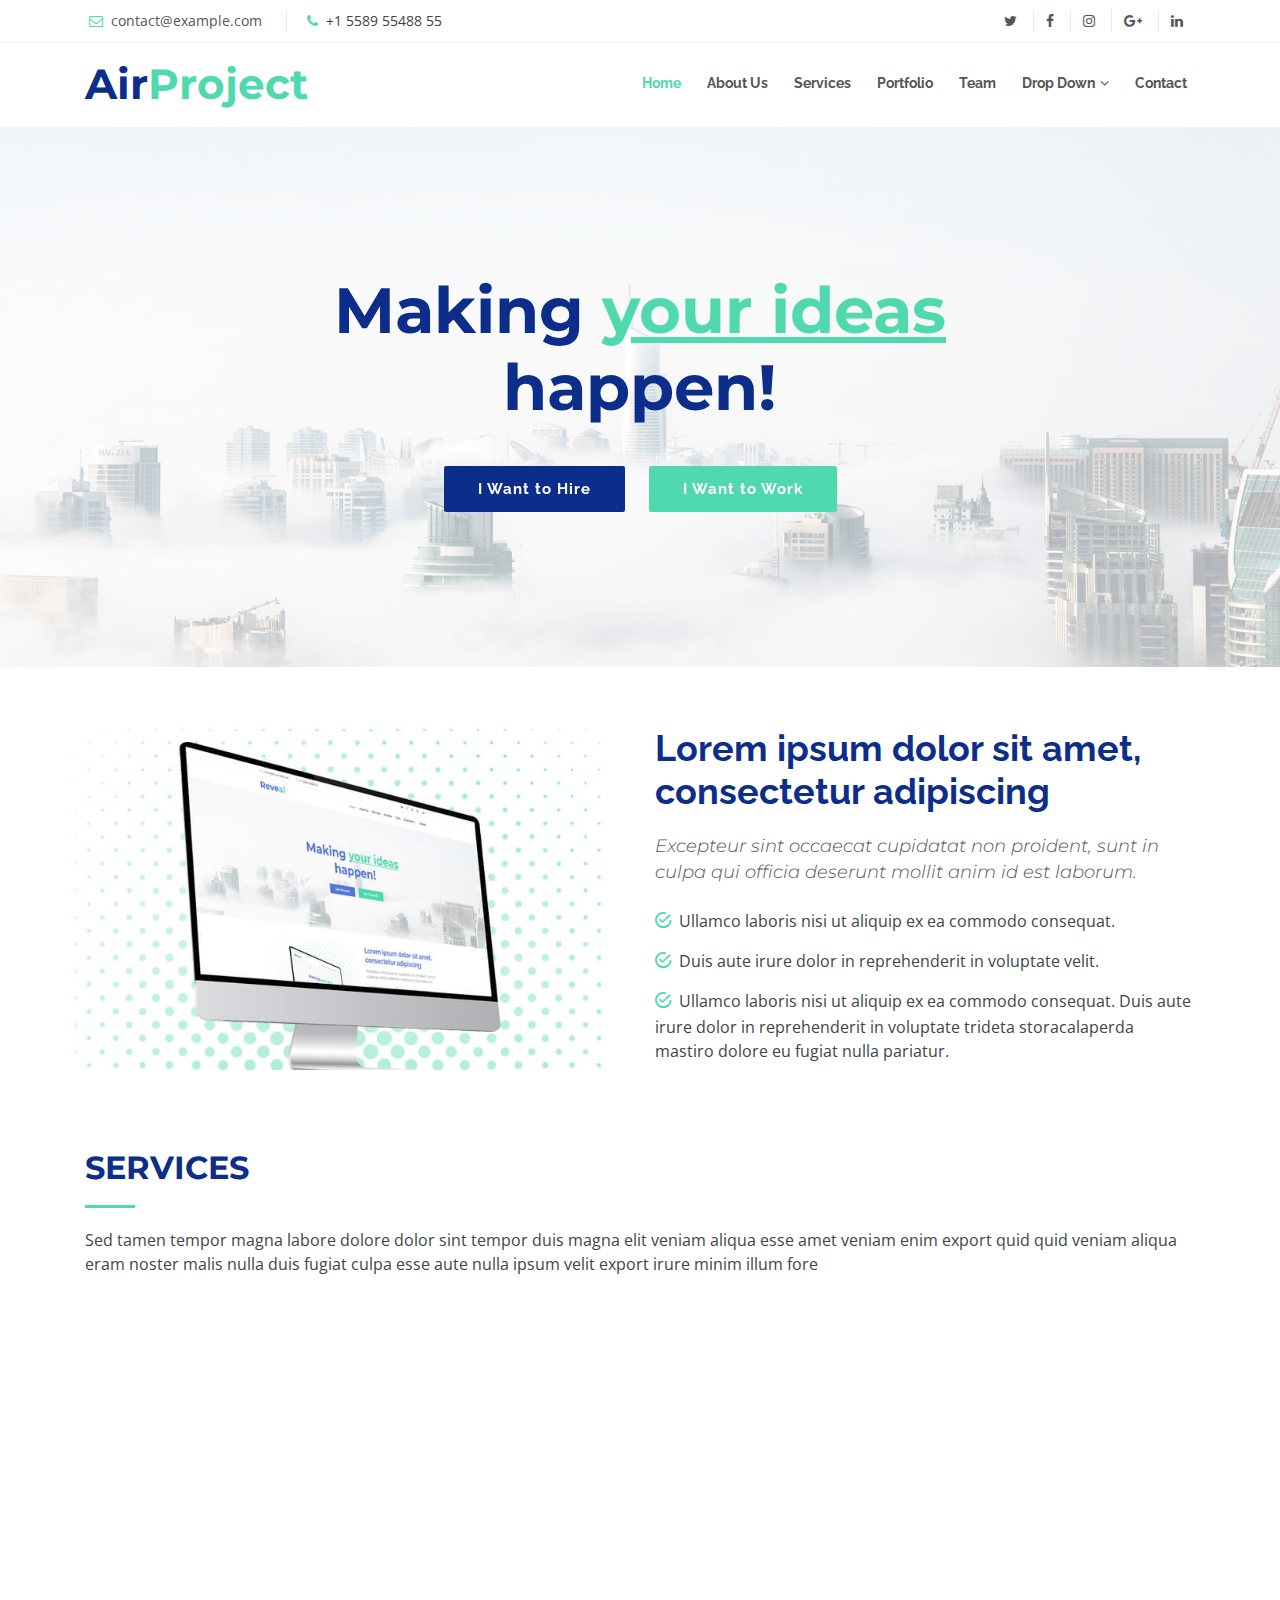
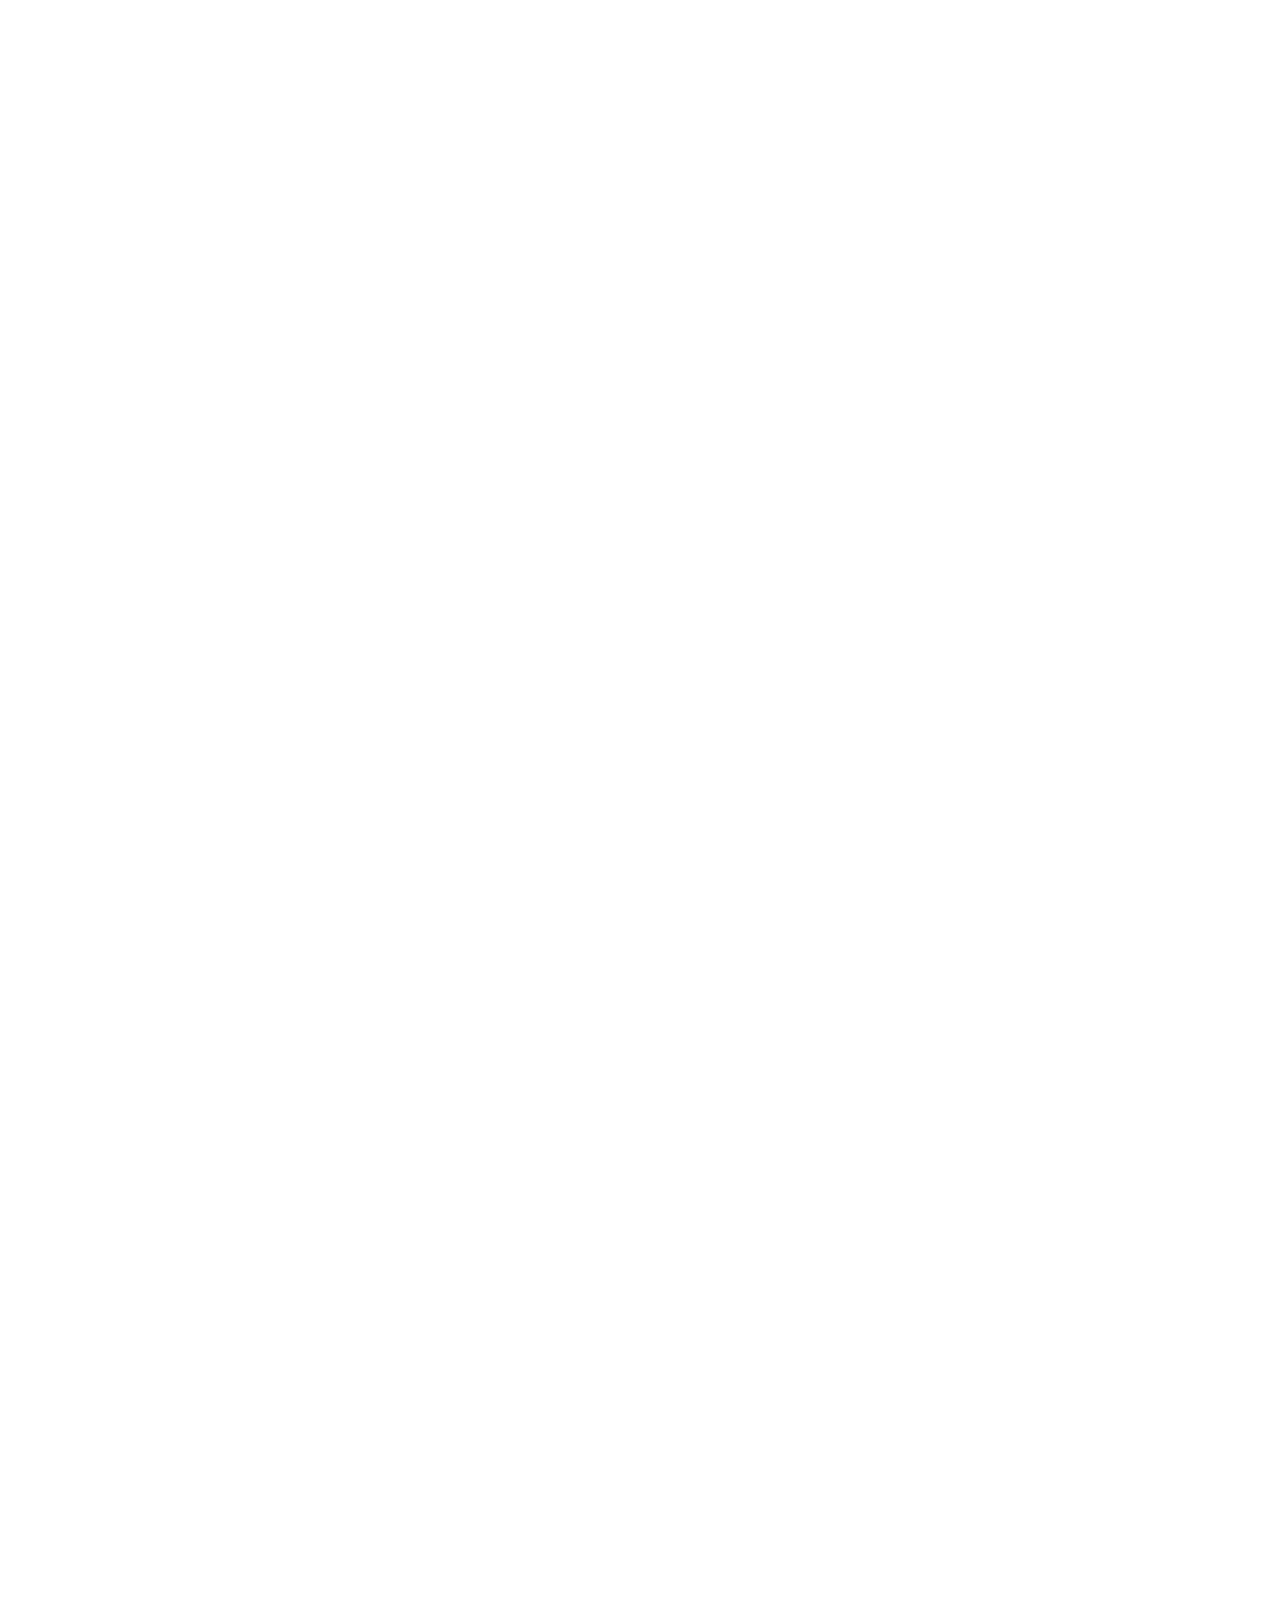
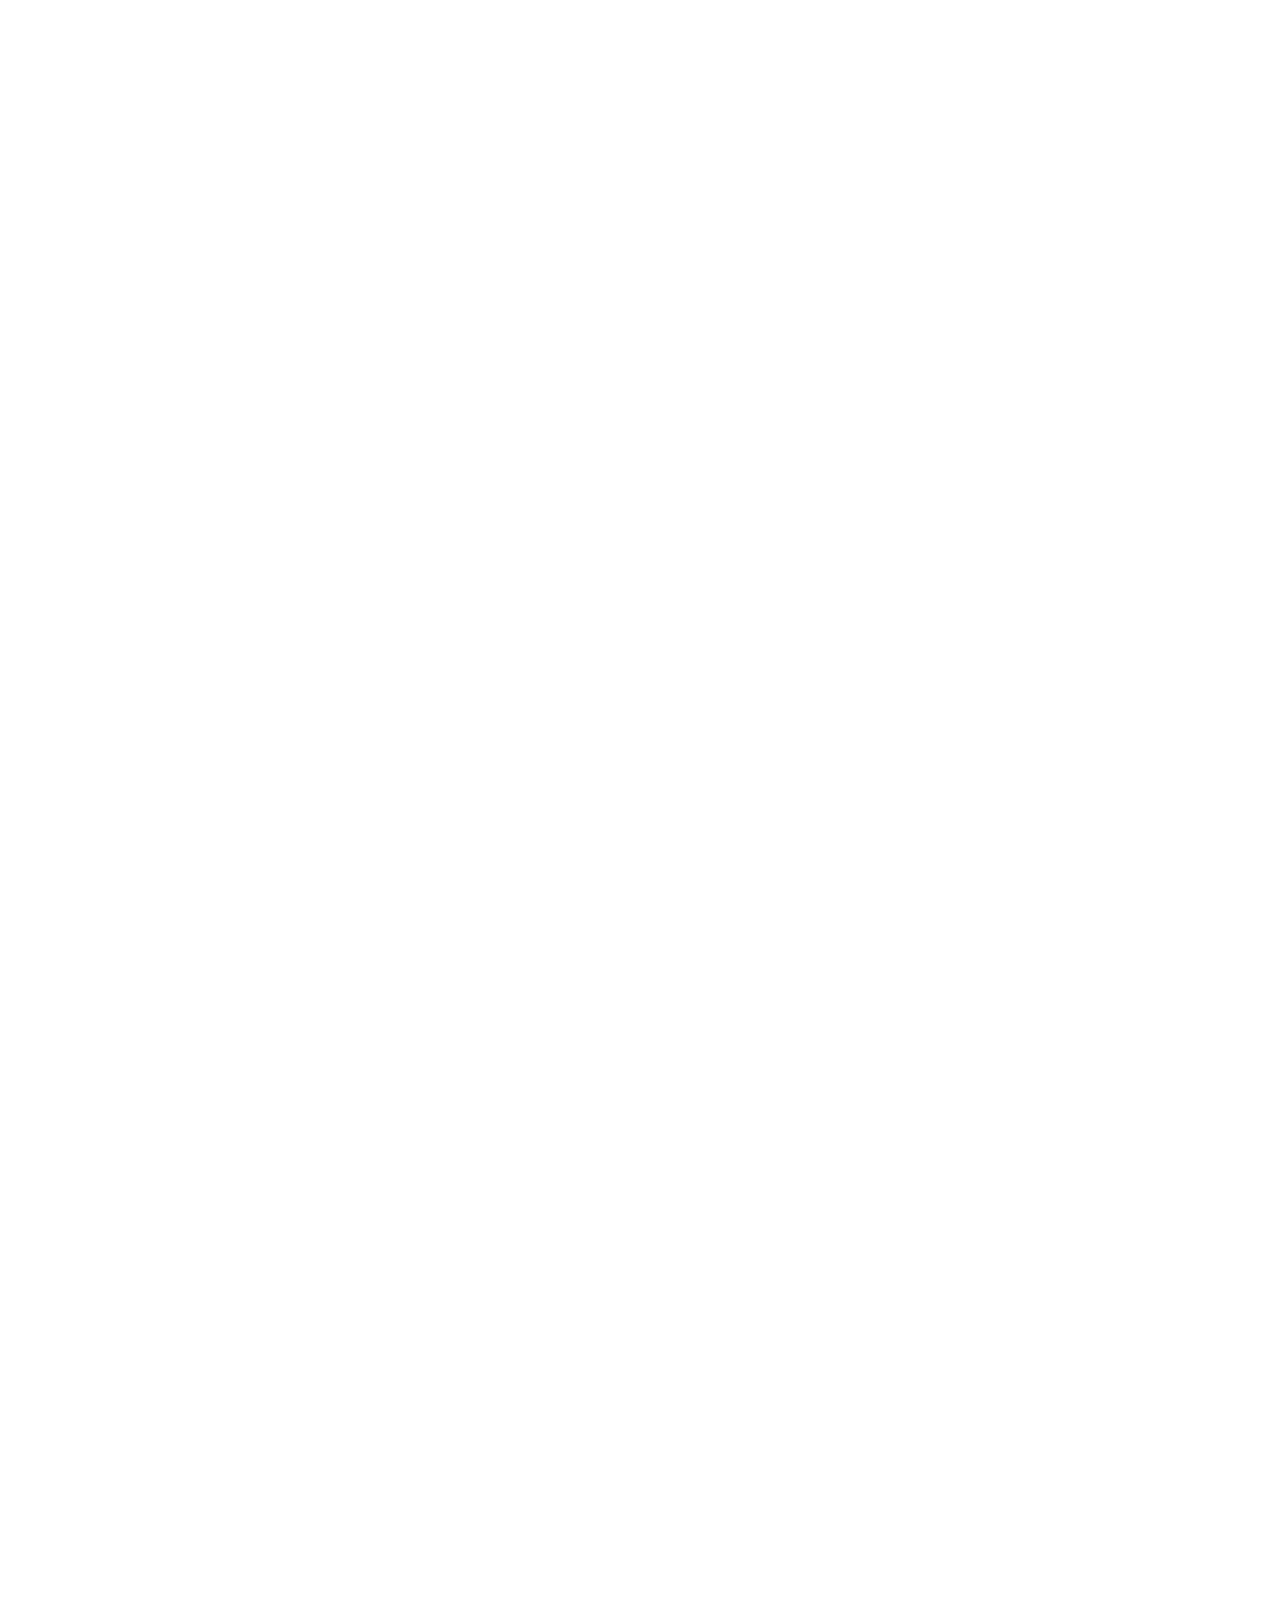
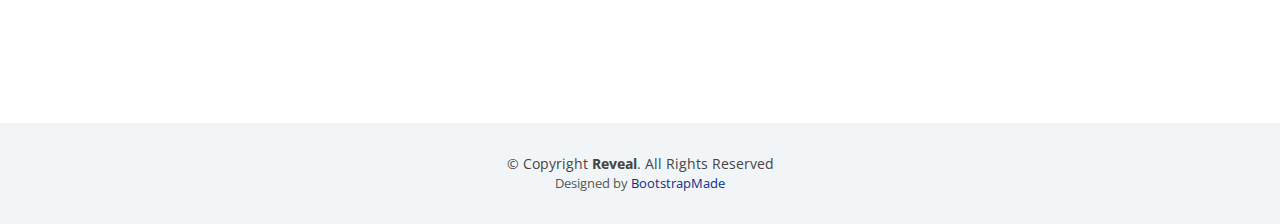
==== AirProject/index.html @ df1e54a5 "initial commit" ====
<!DOCTYPE html>
<html lang="en">
<head>
  <meta charset="utf-8">
  <title>Reveal Bootstrap Template</title>
  <meta content="width=device-width, initial-scale=1.0" name="viewport">
  <meta content="" name="keywords">
  <meta content="" name="description">

  <!-- Favicons -->
  <link href="img/favicon.png" rel="icon">
  <link href="img/apple-touch-icon.png" rel="apple-touch-icon">

  <!-- Google Fonts -->
  <link href="https://fonts.googleapis.com/css?family=Open+Sans:300,300i,400,400i,700,700i|Raleway:300,400,500,700,800|Montserrat:300,400,700" rel="stylesheet">

  <!-- Bootstrap CSS File -->
  <link href="lib/bootstrap/css/bootstrap.min.css" rel="stylesheet">

  <!-- Libraries CSS Files -->
  <link href="lib/font-awesome/css/font-awesome.min.css" rel="stylesheet">
  <link href="lib/animate/animate.min.css" rel="stylesheet">
  <link href="lib/ionicons/css/ionicons.min.css" rel="stylesheet">
  <link href="lib/owlcarousel/assets/owl.carousel.min.css" rel="stylesheet">
  <link href="lib/magnific-popup/magnific-popup.css" rel="stylesheet">
  <link href="lib/ionicons/css/ionicons.min.css" rel="stylesheet">

  <!-- Main Stylesheet File -->
  <link href="css/style.css" rel="stylesheet">

  <!-- =======================================================
    Theme Name: Reveal
    Theme URL: https://bootstrapmade.com/reveal-bootstrap-corporate-template/
    Author: BootstrapMade.com
    License: https://bootstrapmade.com/license/
  ======================================================= -->
</head>

<body id="body">

  <!--==========================
    Top Bar
  ============================-->
  <section id="topbar" class="d-none d-lg-block">
    <div class="container clearfix">
      <div class="contact-info float-left">
        <i class="fa fa-envelope-o"></i> <a href="mailto:contact@example.com">contact@example.com</a>
        <i class="fa fa-phone"></i> +1 5589 55488 55
      </div>
      <div class="social-links float-right">
        <a href="#" class="twitter"><i class="fa fa-twitter"></i></a>
        <a href="#" class="facebook"><i class="fa fa-facebook"></i></a>
        <a href="#" class="instagram"><i class="fa fa-instagram"></i></a>
        <a href="#" class="google-plus"><i class="fa fa-google-plus"></i></a>
        <a href="#" class="linkedin"><i class="fa fa-linkedin"></i></a>
      </div>
    </div>
  </section>

  <!--==========================
    Header
  ============================-->
  <header id="header">
    <div class="container">

      <div id="logo" class="pull-left">
        <h1><a href="#body" class="scrollto">Air<span>Project</span></a></h1>
        <!-- Uncomment below if you prefer to use an image logo -->
        <!-- <a href="#body"><img src="img/logo.png" alt="" title="" /></a>-->
      </div>

      <nav id="nav-menu-container">
        <ul class="nav-menu">
          <li class="menu-active"><a href="#body">Home</a></li>
          <li><a href="#about">About Us</a></li>
          <li><a href="#services">Services</a></li>
          <li><a href="#portfolio">Portfolio</a></li>
          <li><a href="#team">Team</a></li>
          <li class="menu-has-children"><a href="">Drop Down</a>
            <ul>
              <li><a href="#">Drop Down 1</a></li>
              <li><a href="#">Drop Down 3</a></li>
              <li><a href="#">Drop Down 4</a></li>
              <li><a href="#">Drop Down 5</a></li>
            </ul>
          </li>
          <li><a href="#contact">Contact</a></li>
        </ul>
      </nav><!-- #nav-menu-container -->
    </div>
  </header><!-- #header -->

  <!--==========================
    Intro Section
  ============================-->
  <section id="intro">

    <div class="intro-content">
      <h2>Making <span>your ideas</span><br>happen!</h2>
      <div>
        <a href="#about" class="btn-get-started scrollto">I Want to Hire</a>
        <a href="#portfolio" class="btn-projects scrollto">I Want to Work</a>
      </div>
    </div>

    <div id="intro-carousel" class="owl-carousel" >
      <div class="item" style="background-image: url('img/intro-carousel/1.jpg');"></div>
      <div class="item" style="background-image: url('img/intro-carousel/2.jpg');"></div>
      <div class="item" style="background-image: url('img/intro-carousel/3.jpg');"></div>
      <div class="item" style="background-image: url('img/intro-carousel/4.jpg');"></div>
      <div class="item" style="background-image: url('img/intro-carousel/5.jpg');"></div>
    </div>

  </section><!-- #intro -->

  <main id="main">

    <!--==========================
      About Section
    ============================-->
    <section id="about" class="wow fadeInUp">
      <div class="container">
        <div class="row">
          <div class="col-lg-6 about-img">
            <img src="img/about-img.jpg" alt="">
          </div>

          <div class="col-lg-6 content">
            <h2>Lorem ipsum dolor sit amet, consectetur adipiscing</h2>
            <h3>Excepteur sint occaecat cupidatat non proident, sunt in culpa qui officia deserunt mollit anim id est laborum.</h3>

            <ul>
              <li><i class="ion-android-checkmark-circle"></i> Ullamco laboris nisi ut aliquip ex ea commodo consequat.</li>
              <li><i class="ion-android-checkmark-circle"></i> Duis aute irure dolor in reprehenderit in voluptate velit.</li>
              <li><i class="ion-android-checkmark-circle"></i> Ullamco laboris nisi ut aliquip ex ea commodo consequat. Duis aute irure dolor in reprehenderit in voluptate trideta storacalaperda mastiro dolore eu fugiat nulla pariatur.</li>
            </ul>

          </div>
        </div>

      </div>
    </section><!-- #about -->

    <!--==========================
      Services Section
    ============================-->
    <section id="services">
      <div class="container">
        <div class="section-header">
          <h2>Services</h2>
          <p>Sed tamen tempor magna labore dolore dolor sint tempor duis magna elit veniam aliqua esse amet veniam enim export quid quid veniam aliqua eram noster malis nulla duis fugiat culpa esse aute nulla ipsum velit export irure minim illum fore</p>
        </div>

        <div class="row">

          <div class="col-lg-6">
            <div class="box wow fadeInLeft">
              <div class="icon"><i class="fa fa-bar-chart"></i></div>
              <h4 class="title"><a href="">Lorem Ipsum</a></h4>
              <p class="description">Voluptatum deleniti atque corrupti quos dolores et quas molestias excepturi sint occaecati cupiditate non provident etiro rabeta lingo.</p>
            </div>
          </div>

          <div class="col-lg-6">
            <div class="box wow fadeInRight">
              <div class="icon"><i class="fa fa-picture-o"></i></div>
              <h4 class="title"><a href="">Dolor Sitema</a></h4>
              <p class="description">Minim veniam, quis nostrud exercitation ullamco laboris nisi ut aliquip ex ea commodo consequat tarad limino ata nodera clas.</p>
            </div>
          </div>

          <div class="col-lg-6">
            <div class="box wow fadeInLeft" data-wow-delay="0.2s">
              <div class="icon"><i class="fa fa-shopping-bag"></i></div>
              <h4 class="title"><a href="">Sed ut perspiciatis</a></h4>
              <p class="description">Duis aute irure dolor in reprehenderit in voluptate velit esse cillum dolore eu fugiat nulla pariatur trinige zareta lobur trade.</p>
            </div>
          </div>

          <div class="col-lg-6">
            <div class="box wow fadeInRight" data-wow-delay="0.2s">
              <div class="icon"><i class="fa fa-map"></i></div>
              <h4 class="title"><a href="">Magni Dolores</a></h4>
              <p class="description">Excepteur sint occaecat cupidatat non proident, sunt in culpa qui officia deserunt mollit anim id est laborum rideta zanox satirente madera</p>
            </div>
          </div>

        </div>

      </div>
    </section><!-- #services -->

    <!--==========================
      Clients Section
    ============================-->
    <section id="clients" class="wow fadeInUp">
      <div class="container">
        <div class="section-header">
          <h2>Clients</h2>
          <p>Sed tamen tempor magna labore dolore dolor sint tempor duis magna elit veniam aliqua esse amet veniam enim export quid quid veniam aliqua eram noster malis nulla duis fugiat culpa esse aute nulla ipsum velit export irure minim illum fore</p>
        </div>

        <div class="owl-carousel clients-carousel">
          <img src="img/clients/client-1.png" alt="">
          <img src="img/clients/client-2.png" alt="">
          <img src="img/clients/client-3.png" alt="">
          <img src="img/clients/client-4.png" alt="">
          <img src="img/clients/client-5.png" alt="">
          <img src="img/clients/client-6.png" alt="">
          <img src="img/clients/client-7.png" alt="">
          <img src="img/clients/client-8.png" alt="">
        </div>

      </div>
    </section><!-- #clients -->

    <!--==========================
      Our Portfolio Section
    ============================-->
    <section id="portfolio" class="wow fadeInUp">
      <div class="container">
        <div class="section-header">
          <h2>Our Portfolio</h2>
          <p>Sed tamen tempor magna labore dolore dolor sint tempor duis magna elit veniam aliqua esse amet veniam enim export quid quid veniam aliqua eram noster malis nulla duis fugiat culpa esse aute nulla ipsum velit export irure minim illum fore</p>
        </div>
      </div>

      <div class="container-fluid">
        <div class="row no-gutters">

          <div class="col-lg-3 col-md-4">
            <div class="portfolio-item wow fadeInUp">
              <a href="img/portfolio/1.jpg" class="portfolio-popup">
                <img src="img/portfolio/1.jpg" alt="">
                <div class="portfolio-overlay">
                  <div class="portfolio-info"><h2 class="wow fadeInUp">Portfolio Item 1</h2></div>
                </div>
              </a>
            </div>
          </div>

          <div class="col-lg-3 col-md-4">
            <div class="portfolio-item wow fadeInUp">
              <a href="img/portfolio/2.jpg" class="portfolio-popup">
                <img src="img/portfolio/2.jpg" alt="">
                <div class="portfolio-overlay">
                  <div class="portfolio-info"><h2 class="wow fadeInUp">Portfolio Item 2</h2></div>
                </div>
              </a>
            </div>
          </div>

          <div class="col-lg-3 col-md-4">
            <div class="portfolio-item wow fadeInUp">
              <a href="img/portfolio/3.jpg" class="portfolio-popup">
                <img src="img/portfolio/3.jpg" alt="">
                <div class="portfolio-overlay">
                  <div class="portfolio-info"><h2 class="wow fadeInUp">Portfolio Item 3</h2></div>
                </div>
              </a>
            </div>
          </div>

          <div class="col-lg-3 col-md-4">
            <div class="portfolio-item wow fadeInUp">
              <a href="img/portfolio/4.jpg" class="portfolio-popup">
                <img src="img/portfolio/4.jpg" alt="">
                <div class="portfolio-overlay">
                  <div class="portfolio-info"><h2 class="wow fadeInUp">Portfolio Item 4</h2></div>
                </div>
              </a>
            </div>
          </div>

          <div class="col-lg-3 col-md-4">
            <div class="portfolio-item wow fadeInUp">
              <a href="img/portfolio/5.jpg" class="portfolio-popup">
                <img src="img/portfolio/5.jpg" alt="">
                <div class="portfolio-overlay">
                  <div class="portfolio-info"><h2 class="wow fadeInUp">Portfolio Item 5</h2></div>
                </div>
              </a>
            </div>
          </div>

          <div class="col-lg-3 col-md-4">
            <div class="portfolio-item wow fadeInUp">
              <a href="img/portfolio/6.jpg" class="portfolio-popup">
                <img src="img/portfolio/6.jpg" alt="">
                <div class="portfolio-overlay">
                  <div class="portfolio-info"><h2 class="wow fadeInUp">Portfolio Item 6</h2></div>
                </div>
              </a>
            </div>
          </div>

          <div class="col-lg-3 col-md-4">
            <div class="portfolio-item wow fadeInUp">
              <a href="img/portfolio/7.jpg" class="portfolio-popup">
                <img src="img/portfolio/7.jpg" alt="">
                <div class="portfolio-overlay">
                  <div class="portfolio-info"><h2 class="wow fadeInUp">Portfolio Item 7</h2></div>
                </div>
              </a>
            </div>
          </div>

          <div class="col-lg-3 col-md-4">
            <div class="portfolio-item wow fadeInUp">
              <a href="img/portfolio/8.jpg" class="portfolio-popup">
                <img src="img/portfolio/8.jpg" alt="">
                <div class="portfolio-overlay">
                  <div class="portfolio-info"><h2 class="wow fadeInUp">Portfolio Item 8</h2></div>
                </div>
              </a>
            </div>
          </div>

        </div>

      </div>
    </section><!-- #portfolio -->

    <!--==========================
      Testimonials Section
    ============================-->
    <section id="testimonials" class="wow fadeInUp">
      <div class="container">
        <div class="section-header">
          <h2>Testimonials</h2>
          <p>Sed tamen tempor magna labore dolore dolor sint tempor duis magna elit veniam aliqua esse amet veniam enim export quid quid veniam aliqua eram noster malis nulla duis fugiat culpa esse aute nulla ipsum velit export irure minim illum fore</p>
        </div>
        <div class="owl-carousel testimonials-carousel">

            <div class="testimonial-item">
              <p>
                <img src="img/quote-sign-left.png" class="quote-sign-left" alt="">
                Proin iaculis purus consequat sem cure digni ssim donec porttitora entum suscipit rhoncus. Accusantium quam, ultricies eget id, aliquam eget nibh et. Maecen aliquam, risus at semper.
                <img src="img/quote-sign-right.png" class="quote-sign-right" alt="">
              </p>
              <img src="img/testimonial-1.jpg" class="testimonial-img" alt="">
              <h3>Saul Goodman</h3>
              <h4>Ceo &amp; Founder</h4>
            </div>

            <div class="testimonial-item">
              <p>
                <img src="img/quote-sign-left.png" class="quote-sign-left" alt="">
                Export tempor illum tamen malis malis eram quae irure esse labore quem cillum quid cillum eram malis quorum velit fore eram velit sunt aliqua noster fugiat irure amet legam anim culpa.
                <img src="img/quote-sign-right.png" class="quote-sign-right" alt="">
              </p>
              <img src="img/testimonial-2.jpg" class="testimonial-img" alt="">
              <h3>Sara Wilsson</h3>
              <h4>Designer</h4>
            </div>

            <div class="testimonial-item">
              <p>
                <img src="img/quote-sign-left.png" class="quote-sign-left" alt="">
                Enim nisi quem export duis labore cillum quae magna enim sint quorum nulla quem veniam duis minim tempor labore quem eram duis noster aute amet eram fore quis sint minim.
                <img src="img/quote-sign-right.png" class="quote-sign-right" alt="">
              </p>
              <img src="img/testimonial-3.jpg" class="testimonial-img" alt="">
              <h3>Jena Karlis</h3>
              <h4>Store Owner</h4>
            </div>

            <div class="testimonial-item">
              <p>
                <img src="img/quote-sign-left.png" class="quote-sign-left" alt="">
                Fugiat enim eram quae cillum dolore dolor amet nulla culpa multos export minim fugiat minim velit minim dolor enim duis veniam ipsum anim magna sunt elit fore quem dolore labore illum veniam.
                <img src="img/quote-sign-right.png" class="quote-sign-right" alt="">
              </p>
              <img src="img/testimonial-4.jpg" class="testimonial-img" alt="">
              <h3>Matt Brandon</h3>
              <h4>Freelancer</h4>
            </div>

            <div class="testimonial-item">
              <p>
                <img src="img/quote-sign-left.png" class="quote-sign-left" alt="">
                Quis quorum aliqua sint quem legam fore sunt eram irure aliqua veniam tempor noster veniam enim culpa labore duis sunt culpa nulla illum cillum fugiat legam esse veniam culpa fore nisi cillum quid.
                <img src="img/quote-sign-right.png" class="quote-sign-right" alt="">
              </p>
              <img src="img/testimonial-5.jpg" class="testimonial-img" alt="">
              <h3>John Larson</h3>
              <h4>Entrepreneur</h4>
            </div>

        </div>

      </div>
    </section><!-- #testimonials -->

    <!--==========================
      Call To Action Section
    ============================-->
    <section id="call-to-action" class="wow fadeInUp">
      <div class="container">
        <div class="row">
          <div class="col-lg-9 text-center text-lg-left">
            <h3 class="cta-title">Call To Action</h3>
            <p class="cta-text"> Duis aute irure dolor in reprehenderit in voluptate velit esse cillum dolore eu fugiat nulla pariatur. Excepteur sint occaecat cupidatat non proident, sunt in culpa qui officia deserunt mollit anim id est laborum.</p>
          </div>
          <div class="col-lg-3 cta-btn-container text-center">
            <a class="cta-btn align-middle" href="#">Call To Action</a>
          </div>
        </div>

      </div>
    </section><!-- #call-to-action -->

    <!--==========================
      Our Team Section
    ============================-->
    <section id="team" class="wow fadeInUp">
      <div class="container">
        <div class="section-header">
          <h2>Our Team</h2>
        </div>
        <div class="row">
          <div class="col-lg-3 col-md-6">
            <div class="member">
              <div class="pic"><img src="img/team-1.jpg" alt=""></div>
              <div class="details">
                <h4>Walter White</h4>
                <span>Chief Executive Officer</span>
                <div class="social">
                  <a href=""><i class="fa fa-twitter"></i></a>
                  <a href=""><i class="fa fa-facebook"></i></a>
                  <a href=""><i class="fa fa-google-plus"></i></a>
                  <a href=""><i class="fa fa-linkedin"></i></a>
                </div>
              </div>
            </div>
          </div>

          <div class="col-lg-3 col-md-6">
            <div class="member">
              <div class="pic"><img src="img/team-2.jpg" alt=""></div>
              <div class="details">
                <h4>Sarah Jhinson</h4>
                <span>Product Manager</span>
                <div class="social">
                  <a href=""><i class="fa fa-twitter"></i></a>
                  <a href=""><i class="fa fa-facebook"></i></a>
                  <a href=""><i class="fa fa-google-plus"></i></a>
                  <a href=""><i class="fa fa-linkedin"></i></a>
                </div>
              </div>
            </div>
          </div>

          <div class="col-lg-3 col-md-6">
            <div class="member">
              <div class="pic"><img src="img/team-3.jpg" alt=""></div>
              <div class="details">
                <h4>William Anderson</h4>
                <span>CTO</span>
                <div class="social">
                  <a href=""><i class="fa fa-twitter"></i></a>
                  <a href=""><i class="fa fa-facebook"></i></a>
                  <a href=""><i class="fa fa-google-plus"></i></a>
                  <a href=""><i class="fa fa-linkedin"></i></a>
                </div>
              </div>
            </div>
          </div>

          <div class="col-lg-3 col-md-6">
            <div class="member">
              <div class="pic"><img src="img/team-4.jpg" alt=""></div>
              <div class="details">
                <h4>Amanda Jepson</h4>
                <span>Accountant</span>
                <div class="social">
                  <a href=""><i class="fa fa-twitter"></i></a>
                  <a href=""><i class="fa fa-facebook"></i></a>
                  <a href=""><i class="fa fa-google-plus"></i></a>
                  <a href=""><i class="fa fa-linkedin"></i></a>
                </div>
              </div>
            </div>
          </div>
        </div>

      </div>
    </section><!-- #team -->

    <!--==========================
      Contact Section
    ============================-->
    <section id="contact" class="wow fadeInUp">
      <div class="container">
        <div class="section-header">
          <h2>Contact Us</h2>
          <p>Sed tamen tempor magna labore dolore dolor sint tempor duis magna elit veniam aliqua esse amet veniam enim export quid quid veniam aliqua eram noster malis nulla duis fugiat culpa esse aute nulla ipsum velit export irure minim illum fore</p>
        </div>

        <div class="row contact-info">

          <div class="col-md-4">
            <div class="contact-address">
              <i class="ion-ios-location-outline"></i>
              <h3>Address</h3>
              <address>A108 Adam Street, NY 535022, USA</address>
            </div>
          </div>

          <div class="col-md-4">
            <div class="contact-phone">
              <i class="ion-ios-telephone-outline"></i>
              <h3>Phone Number</h3>
              <p><a href="tel:+155895548855">+1 5589 55488 55</a></p>
            </div>
          </div>

          <div class="col-md-4">
            <div class="contact-email">
              <i class="ion-ios-email-outline"></i>
              <h3>Email</h3>
              <p><a href="mailto:info@example.com">info@example.com</a></p>
            </div>
          </div>

        </div>
      </div>

      <div class="container">
        <!-- Uncomment below if you wan to use dynamic maps -->
        <!--<div id="google-map" data-latitude="40.713732" data-longitude="-74.0092704"></div>-->
      </div>

      <div class="container">
        <div class="form">
          <div id="sendmessage">Your message has been sent. Thank you!</div>
          <div id="errormessage"></div>
          <form action="" method="post" role="form" class="contactForm">
            <div class="form-row">
              <div class="form-group col-md-6">
                <input type="text" name="name" class="form-control" id="name" placeholder="Your Name" data-rule="minlen:4" data-msg="Please enter at least 4 chars" />
                <div class="validation"></div>
              </div>
              <div class="form-group col-md-6">
                <input type="email" class="form-control" name="email" id="email" placeholder="Your Email" data-rule="email" data-msg="Please enter a valid email" />
                <div class="validation"></div>
              </div>
            </div>
            <div class="form-group">
              <input type="text" class="form-control" name="subject" id="subject" placeholder="Subject" data-rule="minlen:4" data-msg="Please enter at least 8 chars of subject" />
              <div class="validation"></div>
            </div>
            <div class="form-group">
              <textarea class="form-control" name="message" rows="5" data-rule="required" data-msg="Please write something for us" placeholder="Message"></textarea>
              <div class="validation"></div>
            </div>
            <div class="text-center"><button type="submit">Send Message</button></div>
          </form>
        </div>

      </div>
    </section><!-- #contact -->

  </main>

  <!--==========================
    Footer
  ============================-->
  <footer id="footer">
    <div class="container">
      <div class="copyright">
        &copy; Copyright <strong>Reveal</strong>. All Rights Reserved
      </div>
      <div class="credits">
        <!--
          All the links in the footer should remain intact.
          You can delete the links only if you purchased the pro version.
          Licensing information: https://bootstrapmade.com/license/
          Purchase the pro version with working PHP/AJAX contact form: https://bootstrapmade.com/buy/?theme=Reveal
        -->
        Designed by <a href="https://bootstrapmade.com/">BootstrapMade</a>
      </div>
    </div>
  </footer><!-- #footer -->

  <a href="#" class="back-to-top"><i class="fa fa-chevron-up"></i></a>

  <!-- JavaScript Libraries -->
  <script src="lib/jquery/jquery.min.js"></script>
  <script src="lib/jquery/jquery-migrate.min.js"></script>
  <script src="lib/bootstrap/js/bootstrap.bundle.min.js"></script>
  <script src="lib/easing/easing.min.js"></script>
  <script src="lib/superfish/hoverIntent.js"></script>
  <script src="lib/superfish/superfish.min.js"></script>
  <script src="lib/wow/wow.min.js"></script>
  <script src="lib/owlcarousel/owl.carousel.min.js"></script>
  <script src="lib/magnific-popup/magnific-popup.min.js"></script>
  <script src="lib/sticky/sticky.js"></script>
  <!-- Uncomment below if you want to use dynamic Google Maps -->
  <!-- <script src="https://maps.googleapis.com/maps/api/js?key=AIzaSyD8HeI8o-c1NppZA-92oYlXakhDPYR7XMY"></script> -->

  <!-- Contact Form JavaScript File -->
  <script src="contactform/contactform.js"></script>

  <!-- Template Main Javascript File -->
  <script src="js/main.js"></script>

</body>
</html>
---- AirProject/css/style.css ----
/*
  Theme Name: Reveal
  Theme URL: https://bootstrapmade.com/reveal-bootstrap-corporate-template/
  Author: BootstrapMade.com
  License: https://bootstrapmade.com/license/
*/
/*--------------------------------------------------------------
# General
--------------------------------------------------------------*/
body {
  background: #fff;
  color: #444;
  font-family: "Open Sans", sans-serif;
}

a {
  color: #50d8af;
  transition: 0.5s;
}

a:hover, a:active, a:focus {
  color: #51d8af;
  outline: none;
  text-decoration: none;
}

p {
  padding: 0;
  margin: 0 0 30px 0;
}

h1, h2, h3, h4, h5, h6 {
  font-family: "Montserrat", sans-serif;
  font-weight: 400;
  margin: 0 0 20px 0;
  padding: 0;
}

/* Back to top button */
.back-to-top {
  position: fixed;
  display: none;
  background: #50d8af;
  color: #fff;
  padding: 6px 12px 9px 12px;
  font-size: 16px;
  border-radius: 2px;
  right: 15px;
  bottom: 15px;
  transition: background 0.5s;
}

@media (max-width: 768px) {
  .back-to-top {
    bottom: 15px;
  }
}

.back-to-top:focus {
  background: #50d8af;
  color: #fff;
  outline: none;
}

.back-to-top:hover {
  background: #0c2e8a;
  color: #fff;
}

/*--------------------------------------------------------------
# Top Bar
--------------------------------------------------------------*/
#topbar {
  background: #fff;
  padding: 10px 0;
  border-bottom: 1px solid #eee;
  font-size: 14px;
}

#topbar .contact-info a {
  line-height: 1;
  color: #555;
}

#topbar .contact-info a:hover {
  color: #50d8af;
}

#topbar .contact-info i {
  color: #50d8af;
  padding: 4px;
}

#topbar .contact-info .fa-phone {
  padding-left: 20px;
  margin-left: 20px;
  border-left: 1px solid #e9e9e9;
}

#topbar .social-links a {
  color: #555;
  padding: 4px 12px;
  display: inline-block;
  line-height: 1px;
  border-left: 1px solid #e9e9e9;
}

#topbar .social-links a:hover {
  color: #50d8af;
}

#topbar .social-links a:first-child {
  border-left: 0;
}

/*--------------------------------------------------------------
# Header
--------------------------------------------------------------*/
#header {
  padding: 20px 0;
  height: 84px;
  transition: all 0.5s;
  z-index: 997;
  background: #fff;
  box-shadow: 0px 6px 9px 0px rgba(0, 0, 0, 0.06);
}

#header #logo h1 {
  font-size: 42px;
  margin: 0;
  padding: 0;
  line-height: 1;
  font-family: "Montserrat", sans-serif;
  font-weight: 700;
}

#header #logo h1 a {
  color: #0c2e8a;
  line-height: 1;
  display: inline-block;
}

#header #logo h1 a span {
  color: #50d8af;
}

#header #logo img {
  padding: 0;
  margin: 0;
}

@media (max-width: 768px) {
  #header {
    padding: 20px 0;
    height: 74px;
  }
  #header #logo h1 {
    font-size: 34px;
  }
  #header #logo img {
    max-height: 40px;
  }
}

/*--------------------------------------------------------------
# Intro Section
--------------------------------------------------------------*/
#intro {
  width: 100%;
  height: 60vh;
  position: relative;
  background: url("../img/intro-carousel/1.jpg") no-repeat;
  background-size: cover;
}

#intro .intro-content {
  position: absolute;
  bottom: 0;
  top: 0;
  left: 0;
  right: 0;
  z-index: 10;
  display: flex;
  justify-content: center;
  align-items: center;
  flex-direction: column;
  text-align: center;
}

#intro .intro-content h2 {
  color: #0c2e8a;
  margin-bottom: 30px;
  font-size: 64px;
  font-weight: 700;
}

#intro .intro-content h2 span {
  color: #50d8af;
  text-decoration: underline;
}

@media (max-width: 767px) {
  #intro .intro-content h2 {
    font-size: 34px;
  }
}

#intro .intro-content .btn-get-started, #intro .intro-content .btn-projects {
  font-family: "Raleway", sans-serif;
  font-size: 15px;
  font-weight: bold;
  letter-spacing: 1px;
  display: inline-block;
  padding: 10px 32px;
  border-radius: 2px;
  transition: 0.5s;
  margin: 10px;
  color: #fff;
}

#intro .intro-content .btn-get-started {
  background: #0c2e8a;
  border: 2px solid #0c2e8a;
}

#intro .intro-content .btn-get-started:hover {
  background: none;
  color: #0c2e8a;
}

#intro .intro-content .btn-projects {
  background: #50d8af;
  border: 2px solid #50d8af;
}

#intro .intro-content .btn-projects:hover {
  background: none;
  color: #50d8af;
}

#intro #intro-carousel {
  z-index: 8;
}

#intro #intro-carousel::before {
  content: '';
  background-color: rgba(255, 255, 255, 0.7);
  position: absolute;
  height: 100%;
  width: 100%;
  top: 0;
  right: 0;
  left: 0;
  bottom: 0;
  z-index: 7;
}

#intro #intro-carousel .item {
  width: 100%;
  height: 60vh;
  background-size: cover;
  background-position: center;
  background-repeat: no-repeat;
  -webkit-transition-property: opacity;
  transition-property: opacity;
}

/*--------------------------------------------------------------
# Navigation Menu
--------------------------------------------------------------*/
/* Nav Menu Essentials */
.nav-menu, .nav-menu * {
  margin: 0;
  padding: 0;
  list-style: none;
}

.nav-menu ul {
  position: absolute;
  display: none;
  top: 100%;
  left: 0;
  z-index: 99;
}

.nav-menu li {
  position: relative;
  white-space: nowrap;
}

.nav-menu > li {
  float: left;
}

.nav-menu li:hover > ul,
.nav-menu li.sfHover > ul {
  display: block;
}

.nav-menu ul ul {
  top: 0;
  left: 100%;
}

.nav-menu ul li {
  min-width: 180px;
}

/* Nav Menu Arrows */
.sf-arrows .sf-with-ul {
  padding-right: 22px;
}

.sf-arrows .sf-with-ul:after {
  content: "\f107";
  position: absolute;
  right: 8px;
  font-family: FontAwesome;
  font-style: normal;
  font-weight: normal;
}

.sf-arrows ul .sf-with-ul:after {
  content: "\f105";
}

/* Nav Meu Container */
#nav-menu-container {
  float: right;
  margin: 0;
}

@media (max-width: 768px) {
  #nav-menu-container {
    display: none;
  }
}

/* Nav Meu Styling */
.nav-menu a {
  padding: 10px 8px;
  text-decoration: none;
  display: inline-block;
  color: #555;
  font-family: "Raleway", sans-serif;
  font-weight: 700;
  font-size: 14px;
  outline: none;
}

.nav-menu li:hover > a, .nav-menu > .menu-active > a {
  color: #50d8af;
}

.nav-menu > li {
  margin-left: 10px;
}

.nav-menu ul {
  margin: 4px 0 0 0;
  padding: 10px;
  box-shadow: 0px 0px 30px rgba(127, 137, 161, 0.25);
  background: #fff;
}

.nav-menu ul li {
  transition: 0.3s;
}

.nav-menu ul li a {
  padding: 10px;
  color: #333;
  transition: 0.3s;
  display: block;
  font-size: 13px;
  text-transform: none;
}

.nav-menu ul li:hover > a {
  color: #50d8af;
}

.nav-menu ul ul {
  margin: 0;
}

/* Mobile Nav Toggle */
#mobile-nav-toggle {
  position: fixed;
  right: 0;
  top: 0;
  z-index: 999;
  margin: 20px 20px 0 0;
  border: 0;
  background: none;
  font-size: 24px;
  display: none;
  transition: all 0.4s;
  outline: none;
  cursor: pointer;
}

#mobile-nav-toggle i {
  color: #555;
}

@media (max-width: 768px) {
  #mobile-nav-toggle {
    display: inline;
  }
}

/* Mobile Nav Styling */
#mobile-nav {
  position: fixed;
  top: 0;
  padding-top: 18px;
  bottom: 0;
  z-index: 998;
  background: rgba(52, 59, 64, 0.9);
  left: -260px;
  width: 260px;
  overflow-y: auto;
  transition: 0.4s;
}

#mobile-nav ul {
  padding: 0;
  margin: 0;
  list-style: none;
}

#mobile-nav ul li {
  position: relative;
}

#mobile-nav ul li a {
  color: #fff;
  font-size: 16px;
  overflow: hidden;
  padding: 10px 22px 10px 15px;
  position: relative;
  text-decoration: none;
  width: 100%;
  display: block;
  outline: none;
}

#mobile-nav ul li a:hover {
  color: #fff;
}

#mobile-nav ul li li {
  padding-left: 30px;
}

#mobile-nav ul .menu-has-children i {
  position: absolute;
  right: 0;
  z-index: 99;
  padding: 15px;
  cursor: pointer;
  color: #fff;
}

#mobile-nav ul .menu-has-children i.fa-chevron-up {
  color: #50d8af;
}

#mobile-nav ul .menu-item-active {
  color: #50d8af;
}

#mobile-body-overly {
  width: 100%;
  height: 100%;
  z-index: 997;
  top: 0;
  left: 0;
  position: fixed;
  background: rgba(52, 59, 64, 0.9);
  display: none;
}

/* Mobile Nav body classes */
body.mobile-nav-active {
  overflow: hidden;
}

body.mobile-nav-active #mobile-nav {
  left: 0;
}

body.mobile-nav-active #mobile-nav-toggle {
  color: #fff;
}

/*--------------------------------------------------------------
# Sections
--------------------------------------------------------------*/
/* Sections Header
--------------------------------*/
.section-header {
  margin-bottom: 30px;
}

.section-header h2 {
  font-size: 32px;
  color: #0c2e8a;
  text-transform: uppercase;
  font-weight: 700;
  position: relative;
  padding-bottom: 20px;
}

.section-header h2::before {
  content: '';
  position: absolute;
  display: block;
  width: 50px;
  height: 3px;
  background: #50d8af;
  bottom: 0;
  left: 0;
}

.section-header p {
  padding: 0;
  margin: 0;
}

/* About Section
--------------------------------*/
#about {
  padding: 60px 0 30px 0;
}

#about .about-img {
  overflow: hidden;
}

#about .about-img img {
  margin-left: -15px;
  max-width: 100%;
}

@media (max-width: 768px) {
  #about .about-img {
    height: auto;
  }
  #about .about-img img {
    margin-left: 0;
    padding-bottom: 30px;
  }
}

#about .content h2 {
  color: #0c2e8a;
  font-weight: 700;
  font-size: 36px;
  font-family: "Raleway", sans-serif;
}

#about .content h3 {
  color: #555;
  font-weight: 300;
  font-size: 18px;
  line-height: 26px;
  font-style: italic;
}

#about .content p {
  line-height: 26px;
}

#about .content p:last-child {
  margin-bottom: 0;
}

#about .content i {
  font-size: 20px;
  padding-right: 4px;
  color: #50d8af;
}

#about .content ul {
  list-style: none;
  padding: 0;
}

#about .content ul li {
  padding-bottom: 10px;
}

/* Services Section
--------------------------------*/
#services {
  padding: 30px 0 0 0;
}

#services .box {
  padding: 40px;
  margin-bottom: 40px;
  box-shadow: 10px 10px 15px rgba(73, 78, 92, 0.1);
  background: #fff;
  transition: 0.4s;
}

#services .box:hover {
  box-shadow: 0px 0px 30px rgba(73, 78, 92, 0.15);
  transform: translateY(-10px);
  -webkit-transform: translateY(-10px);
  -moz-transform: translateY(-10px);
}

#services .box .icon {
  float: left;
}

#services .box .icon i {
  color: #444;
  font-size: 64px;
  transition: 0.5s;
  line-height: 0;
  margin-top: 34px;
}

#services .box .icon i:before {
  background: #0c2e8a;
  background: linear-gradient(45deg, #50d8af 0%, #a3ebd5 100%);
  background-clip: border-box;
  -webkit-background-clip: text;
  -webkit-text-fill-color: transparent;
}

#services .box h4 {
  margin-left: 100px;
  font-weight: 700;
  margin-bottom: 15px;
  font-size: 22px;
}

#services .box h4 a {
  color: #444;
}

#services .box p {
  font-size: 14px;
  margin-left: 100px;
  margin-bottom: 0;
  line-height: 24px;
}

@media (max-width: 767px) {
  #services .box .box {
    margin-bottom: 20px;
  }
  #services .box .icon {
    float: none;
    text-align: center;
    padding-bottom: 15px;
  }
  #services .box h4, #services .box p {
    margin-left: 0;
    text-align: center;
  }
}

/* Clients Section
--------------------------------*/
#clients {
  padding: 30px 0;
}

#clients img {
  max-width: 100%;
  opacity: 0.5;
  transition: 0.3s;
  padding: 15px 0;
}

#clients img:hover {
  opacity: 1;
}

#clients .owl-nav, #clients .owl-dots {
  margin-top: 5px;
  text-align: center;
}

#clients .owl-dot {
  display: inline-block;
  margin: 0 5px;
  width: 12px;
  height: 12px;
  border-radius: 50%;
  background-color: #ddd;
}

#clients .owl-dot.active {
  background-color: #50d8af;
}

/* Our Portfolio Section
--------------------------------*/
#portfolio {
  background: #fff;
  padding: 30px 0;
}

#portfolio .portfolio-overlay {
  position: absolute;
  top: 0;
  right: 0;
  bottom: 0;
  left: 0;
  width: 100%;
  height: 100%;
  opacity: 1;
  -webkit-transition: all ease-in-out 0.4s;
  transition: all ease-in-out 0.4s;
}

#portfolio .portfolio-item {
  overflow: hidden;
  position: relative;
  padding: 0;
  vertical-align: middle;
  text-align: center;
}

#portfolio .portfolio-item h2 {
  color: #ffffff;
  font-size: 24px;
  margin: 0;
  text-transform: capitalize;
  font-weight: 700;
}

#portfolio .portfolio-item img {
  -webkit-transition: all ease-in-out 0.4s;
  transition: all ease-in-out 0.4s;
  width: 100%;
}

#portfolio .portfolio-item:hover img {
  -webkit-transform: scale(1.1);
  transform: scale(1.1);
}

#portfolio .portfolio-item:hover .portfolio-overlay {
  opacity: 1;
  background: rgba(0, 0, 0, 0.7);
}

#portfolio .portfolio-info {
  position: absolute;
  top: 50%;
  left: 50%;
  -webkit-transform: translate(-50%, -50%);
  transform: translate(-50%, -50%);
}

/* Testimonials Section
--------------------------------*/
#testimonials {
  padding: 30px 0;
}

#testimonials .testimonial-item {
  box-sizing: content-box;
  padding: 30px 30px 0 30px;
  margin: 30px 15px;
  text-align: center;
  min-height: 350px;
  box-shadow: 0px 2px 12px rgba(0, 0, 0, 0.08);
}

@media (max-width: 767px) {
  #testimonials .testimonial-item {
    margin: 30px 10px;
  }
}

#testimonials .testimonial-item .testimonial-img {
  width: 90px;
  border-radius: 50%;
  border: 4px solid #fff;
  margin: 0 auto;
}

#testimonials .testimonial-item h3 {
  font-size: 18px;
  font-weight: bold;
  margin: 10px 0 5px 0;
  color: #111;
}

#testimonials .testimonial-item h4 {
  font-size: 14px;
  color: #999;
  margin: 0;
}

#testimonials .testimonial-item .quote-sign-left {
  margin-top: -15px;
  padding-right: 10px;
  display: inline-block;
  width: 37px;
}

#testimonials .testimonial-item .quote-sign-right {
  margin-bottom: -15px;
  padding-left: 10px;
  display: inline-block;
  max-width: 100%;
  width: 37px;
}

#testimonials .testimonial-item p {
  font-style: italic;
  margin: 0 auto 15px auto;
}

#testimonials .owl-nav, #testimonials .owl-dots {
  margin-top: 5px;
  text-align: center;
}

#testimonials .owl-dot {
  display: inline-block;
  margin: 0 5px;
  width: 12px;
  height: 12px;
  border-radius: 50%;
  background-color: #ddd;
}

#testimonials .owl-dot.active {
  background-color: #50d8af;
}

/* Call To Action Section
--------------------------------*/
#call-to-action {
  background: #081e5b;
  background-size: cover;
  padding: 40px 0;
}

#call-to-action .cta-title {
  color: #fff;
  font-size: 28px;
  font-weight: 700;
}

#call-to-action .cta-text {
  color: #fff;
}

@media (min-width: 769px) {
  #call-to-action .cta-btn-container {
    display: flex;
    align-items: center;
    justify-content: flex-end;
  }
}

#call-to-action .cta-btn {
  font-family: "Montserrat", sans-serif;
  font-weight: 700;
  font-size: 16px;
  letter-spacing: 1px;
  display: inline-block;
  padding: 8px 26px;
  border-radius: 3px;
  transition: 0.5s;
  margin: 10px;
  border: 3px solid #fff;
  color: #fff;
}

#call-to-action .cta-btn:hover {
  background: #50d8af;
  border: 3px solid #50d8af;
}

/* Our Team Section
--------------------------------*/
#team {
  background: #fff;
  padding: 30px 0 0 0;
}

#team .member {
  text-align: center;
  margin-bottom: 20px;
}

#team .member .pic {
  overflow: hidden;
  text-align: center;
}

#team .member .pic img {
  max-width: 100%;
}

#team .member .details {
  background: #50d8af;
  color: #fff;
  padding: 15px;
  border-radius: 0 0 3px 3px;
}

#team .member h4 {
  font-weight: 700;
  margin-bottom: 2px;
  font-size: 18px;
}

#team .member span {
  font-style: italic;
  display: block;
  font-size: 13px;
}

#team .member .social {
  margin-top: 5px;
}

#team .member .social a {
  color: #fff;
}

#team .member .social i {
  font-size: 16px;
  margin: 0 2px;
}

/* Contact Section
--------------------------------*/
#contact {
  padding: 30px 0;
}

#contact .contact-info {
  margin-bottom: 20px;
  text-align: center;
}

#contact .contact-info i {
  font-size: 48px;
  display: inline-block;
  margin-bottom: 10px;
  color: #50d8af;
}

#contact .contact-info address, #contact .contact-info p {
  margin-bottom: 0;
  color: #000;
}

#contact .contact-info h3 {
  font-size: 18px;
  margin-bottom: 15px;
  font-weight: bold;
  text-transform: uppercase;
  color: #999;
}

#contact .contact-info a {
  color: #000;
}

#contact .contact-info a:hover {
  color: #50d8af;
}

#contact .contact-address, #contact .contact-phone, #contact .contact-email {
  margin-bottom: 20px;
}

@media (min-width: 768px) {
  #contact .contact-address, #contact .contact-phone, #contact .contact-email {
    padding: 20px 0;
  }
}

@media (min-width: 768px) {
  #contact .contact-phone {
    border-left: 1px solid #ddd;
    border-right: 1px solid #ddd;
  }
}

#contact #google-map {
  height: 290px;
  margin-bottom: 20px;
}

@media (max-width: 576px) {
  #contact #google-map {
    margin-top: 20px;
  }
}

#contact .form #sendmessage {
  color: #50d8af;
  border: 1px solid #50d8af;
  display: none;
  text-align: center;
  padding: 15px;
  font-weight: 600;
  margin-bottom: 15px;
}

#contact .form #errormessage {
  color: red;
  display: none;
  border: 1px solid red;
  text-align: center;
  padding: 15px;
  font-weight: 600;
  margin-bottom: 15px;
}

#contact .form #sendmessage.show, #contact .form #errormessage.show, #contact .form .show {
  display: block;
}

#contact .form .validation {
  color: red;
  display: none;
  margin: 0 0 20px;
  font-weight: 400;
  font-size: 13px;
}

#contact .form input, #contact .form textarea {
  padding: 10px 14px;
  border-radius: 0;
  box-shadow: none;
  font-size: 15px;
}

#contact .form button[type="submit"] {
  background: #50d8af;
  border: 0;
  border-radius: 3px;
  padding: 10px 30px;
  color: #fff;
  transition: 0.4s;
  cursor: pointer;
}

#contact .form button[type="submit"]:hover {
  background: #2dc899;
}

/*--------------------------------------------------------------
# Footer
--------------------------------------------------------------*/
#footer {
  background: #f2f5f8;
  padding: 0 0 30px 0;
  font-size: 14px;
}

#footer .copyright {
  text-align: center;
  padding-top: 30px;
}

#footer .credits {
  text-align: center;
  font-size: 13px;
  color: #555;
}

#footer .credits a {
  color: #0c2e8a;
}
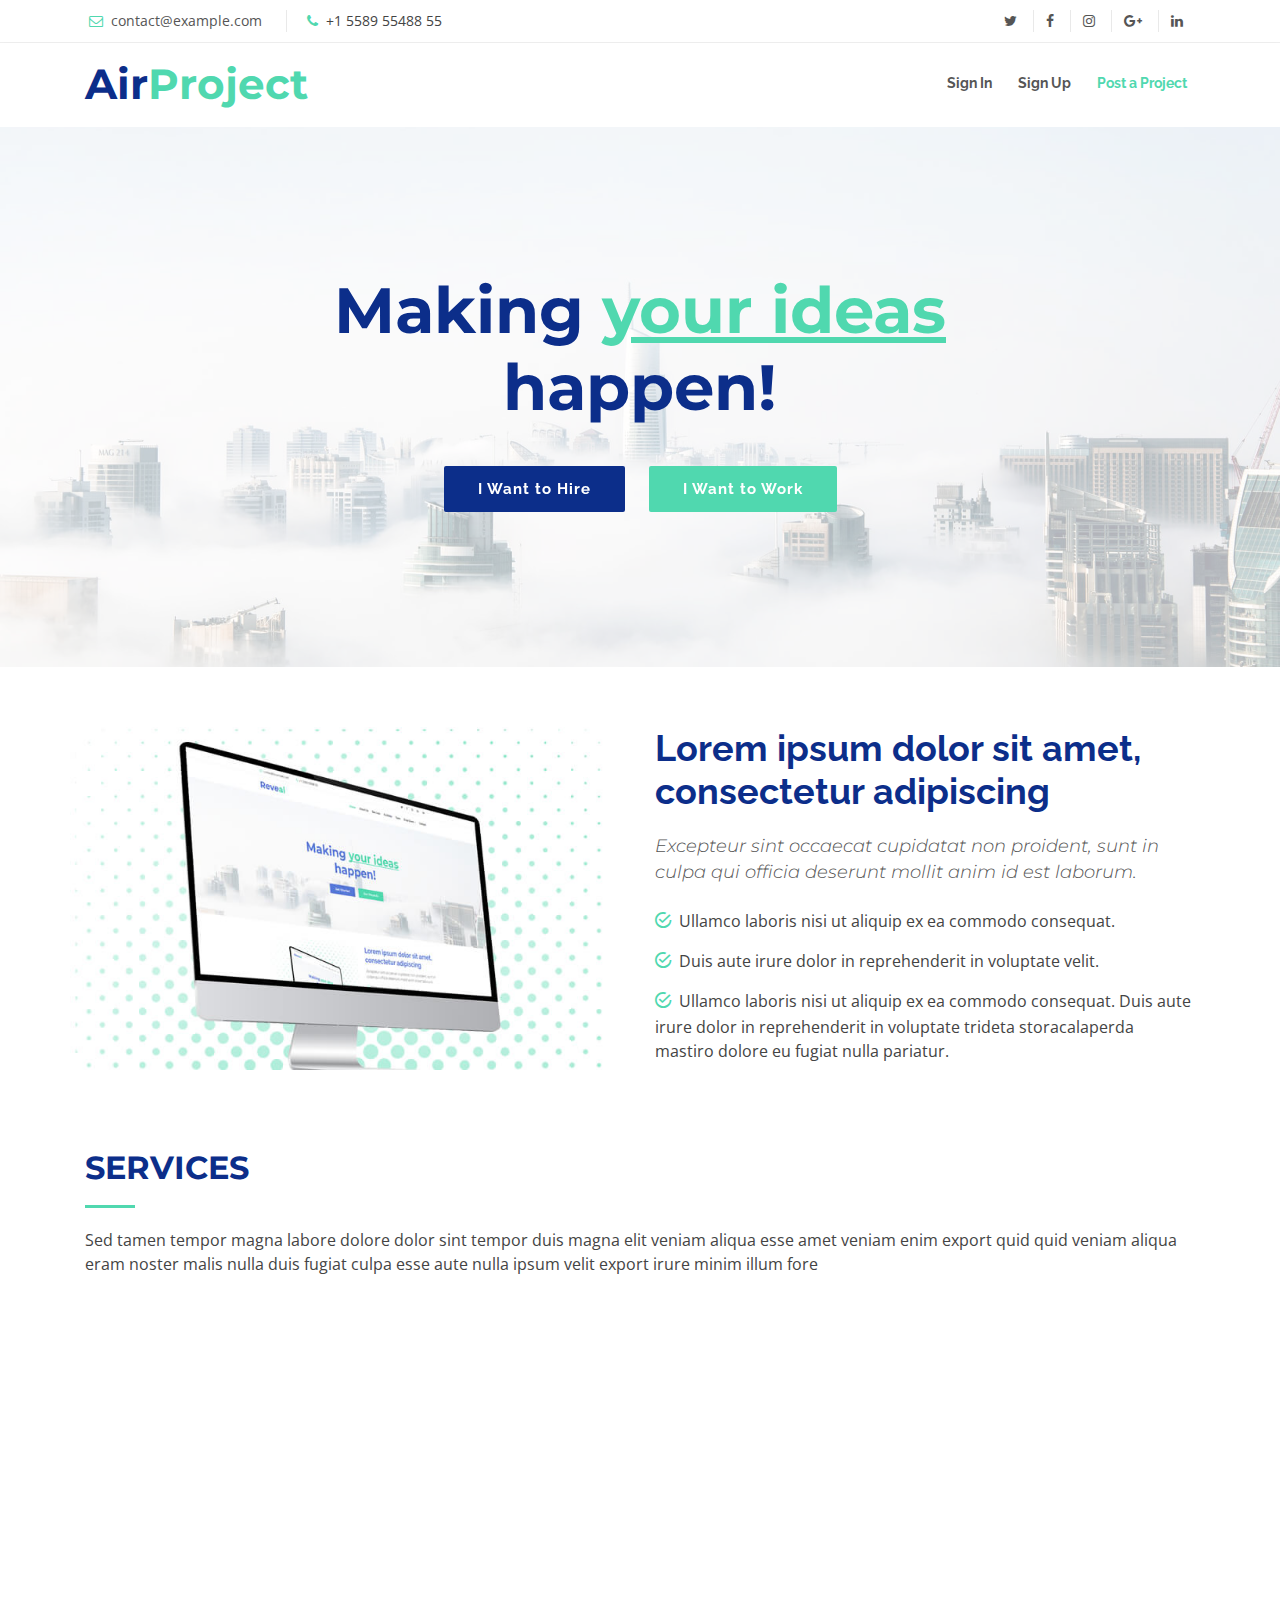
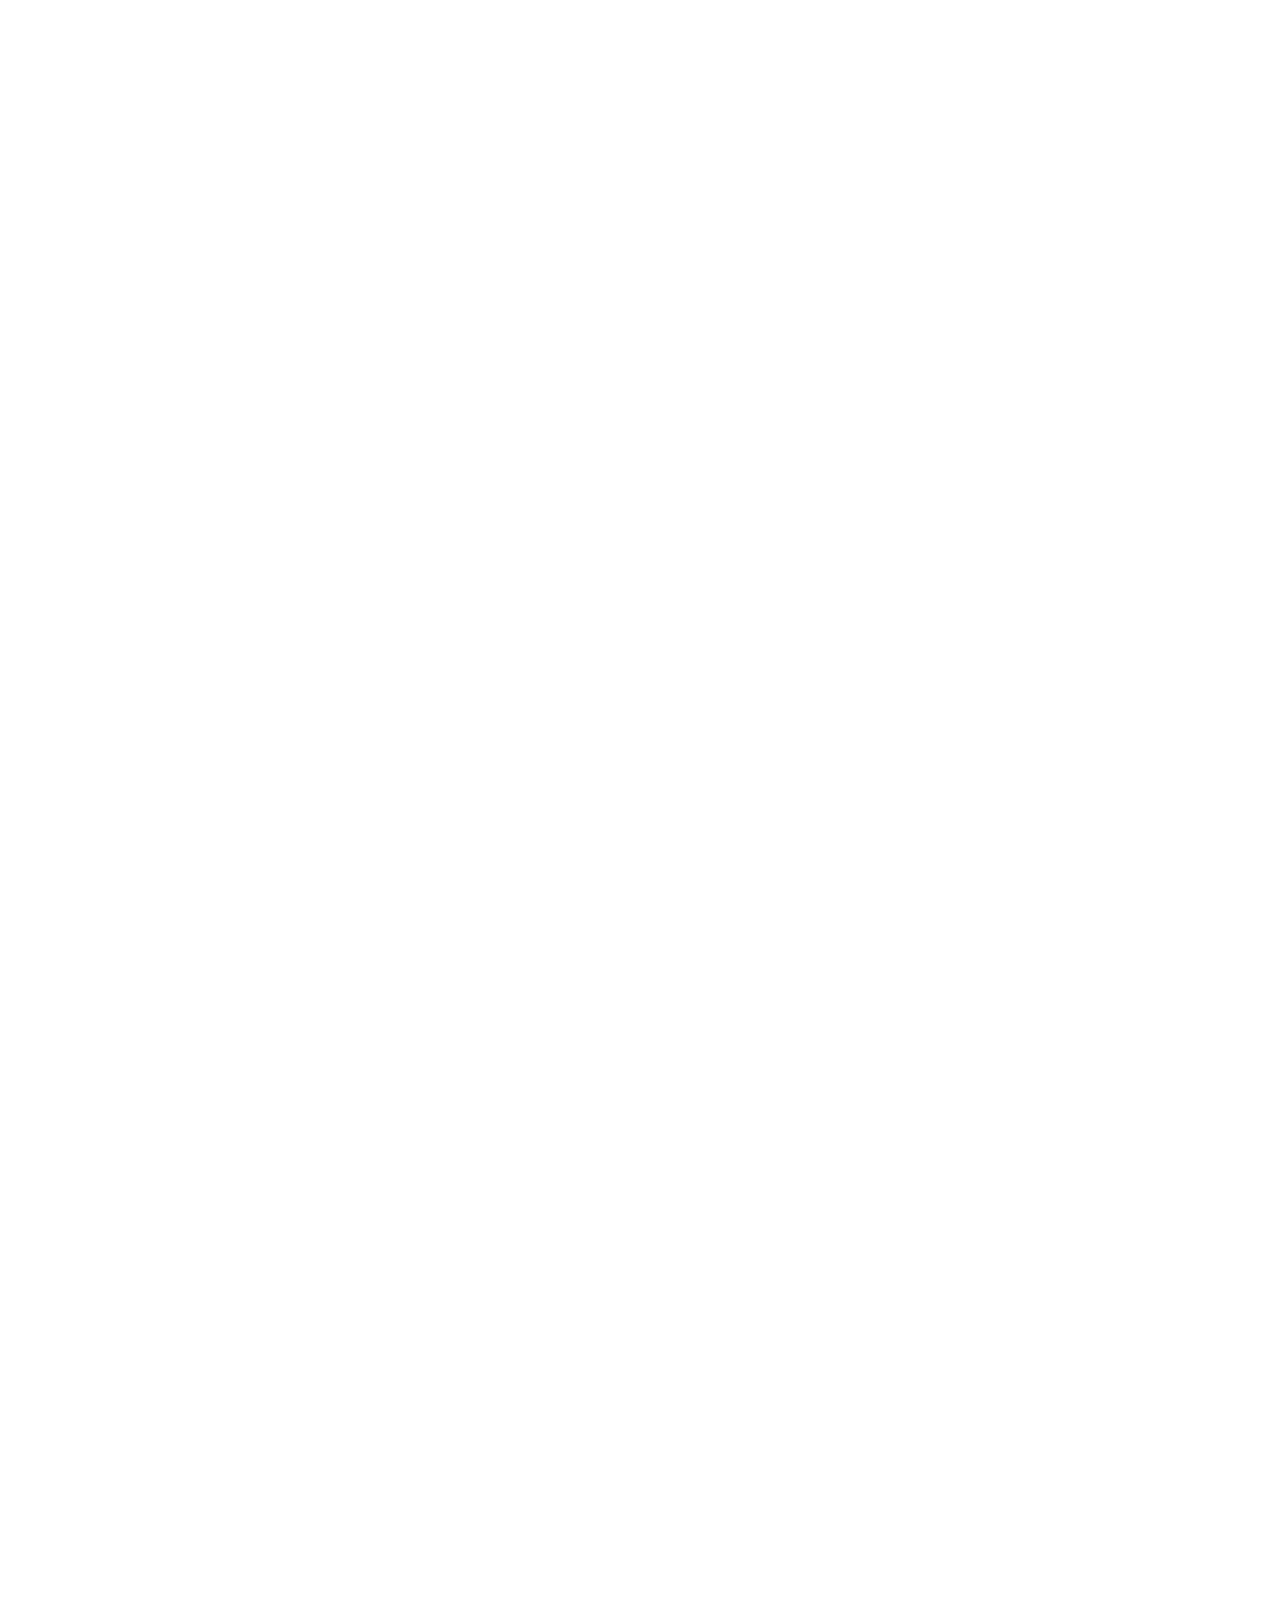
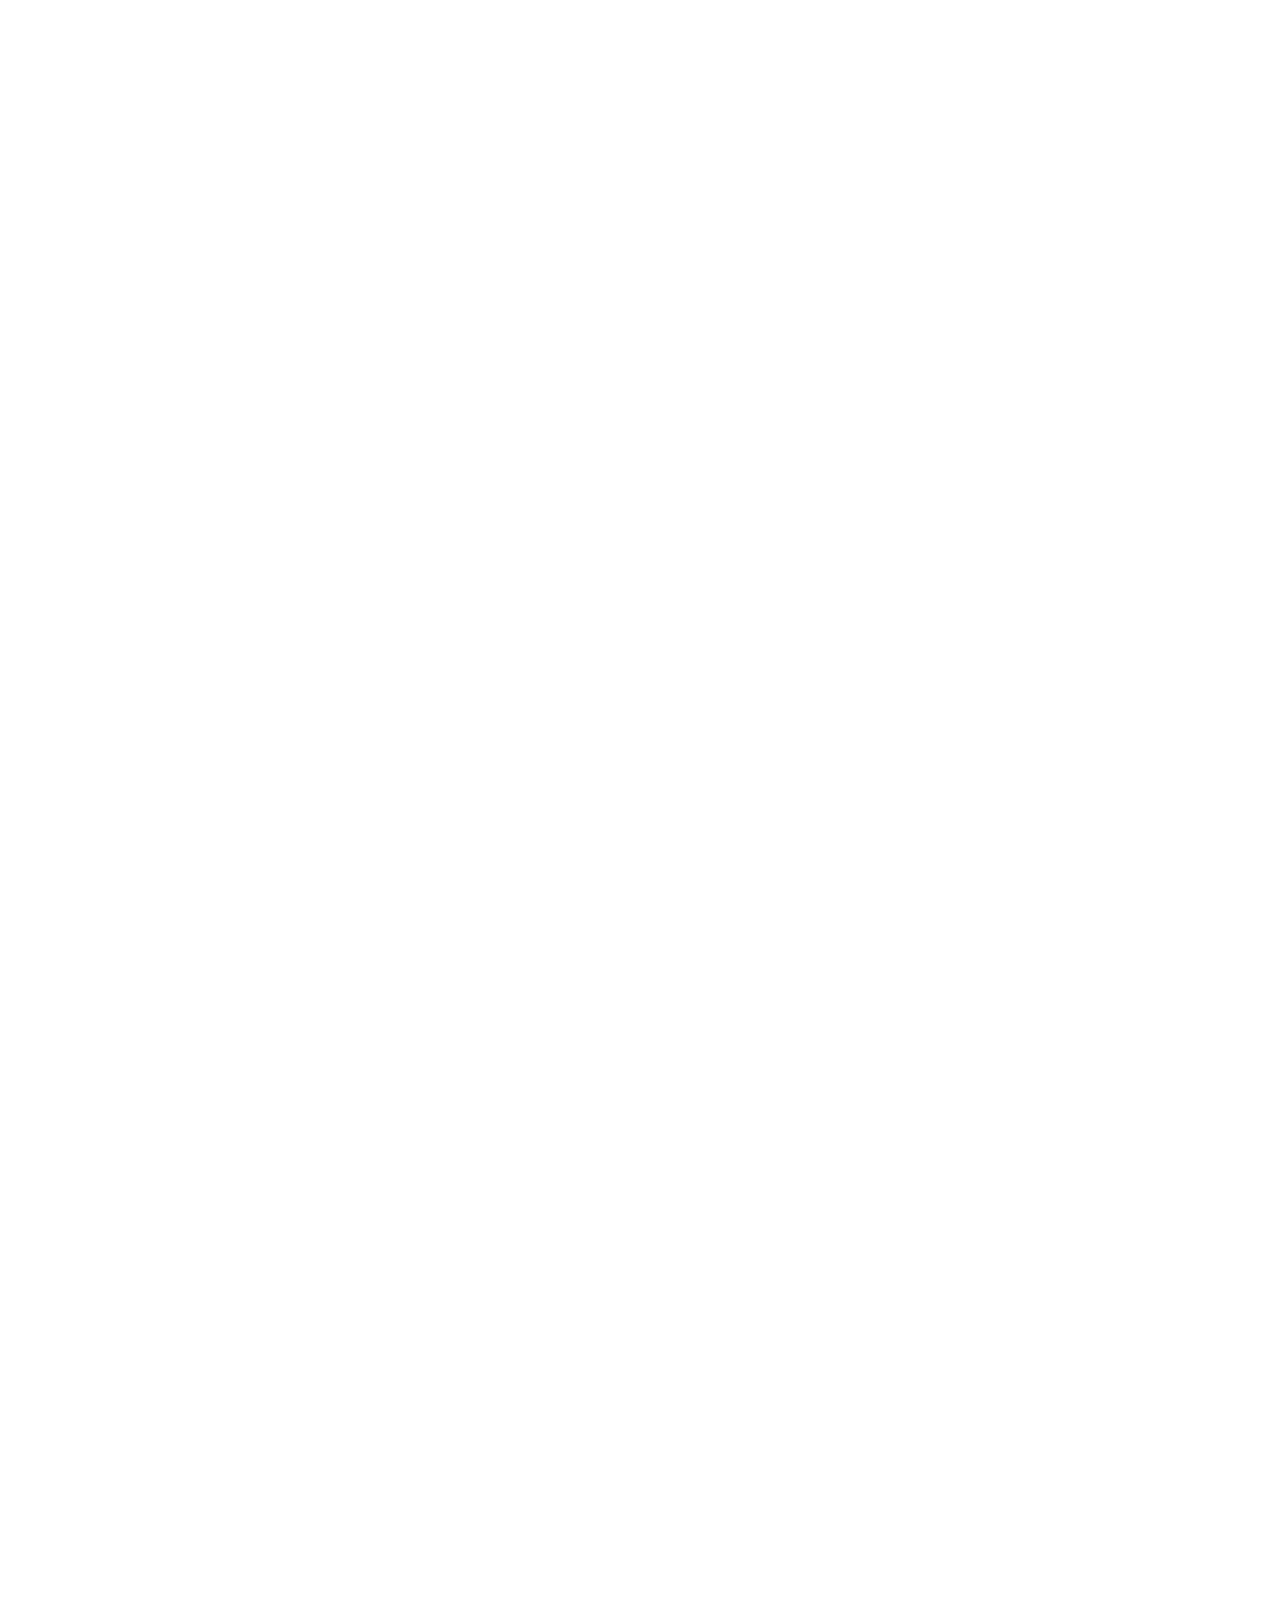
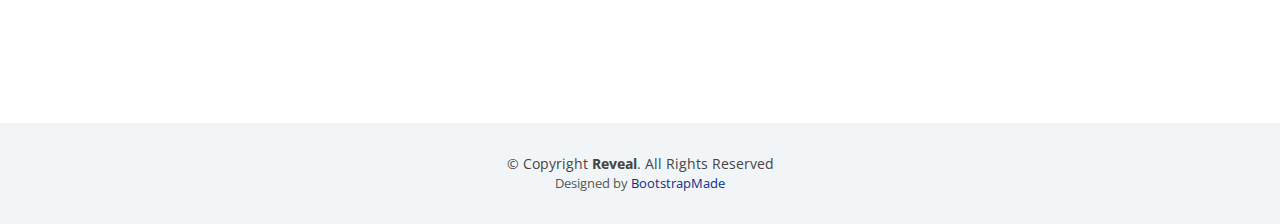
==== commit 04bf936d: "update dikit berhenti karena ngantuk" ====
--- a/AirProject/index.html
+++ b/AirProject/index.html
@@ -71,20 +71,9 @@
 
       <nav id="nav-menu-container">
         <ul class="nav-menu">
-          <li class="menu-active"><a href="#body">Home</a></li>
-          <li><a href="#about">About Us</a></li>
-          <li><a href="#services">Services</a></li>
-          <li><a href="#portfolio">Portfolio</a></li>
-          <li><a href="#team">Team</a></li>
-          <li class="menu-has-children"><a href="">Drop Down</a>
-            <ul>
-              <li><a href="#">Drop Down 1</a></li>
-              <li><a href="#">Drop Down 3</a></li>
-              <li><a href="#">Drop Down 4</a></li>
-              <li><a href="#">Drop Down 5</a></li>
-            </ul>
-          </li>
-          <li><a href="#contact">Contact</a></li>
+          <li><a href="#about">Sign In</a></li>
+          <li><a href="#services">Sign Up</a></li>
+          <li class="menu-active"><a href="#services">Post a Project</a></li>
         </ul>
       </nav><!-- #nav-menu-container -->
     </div>
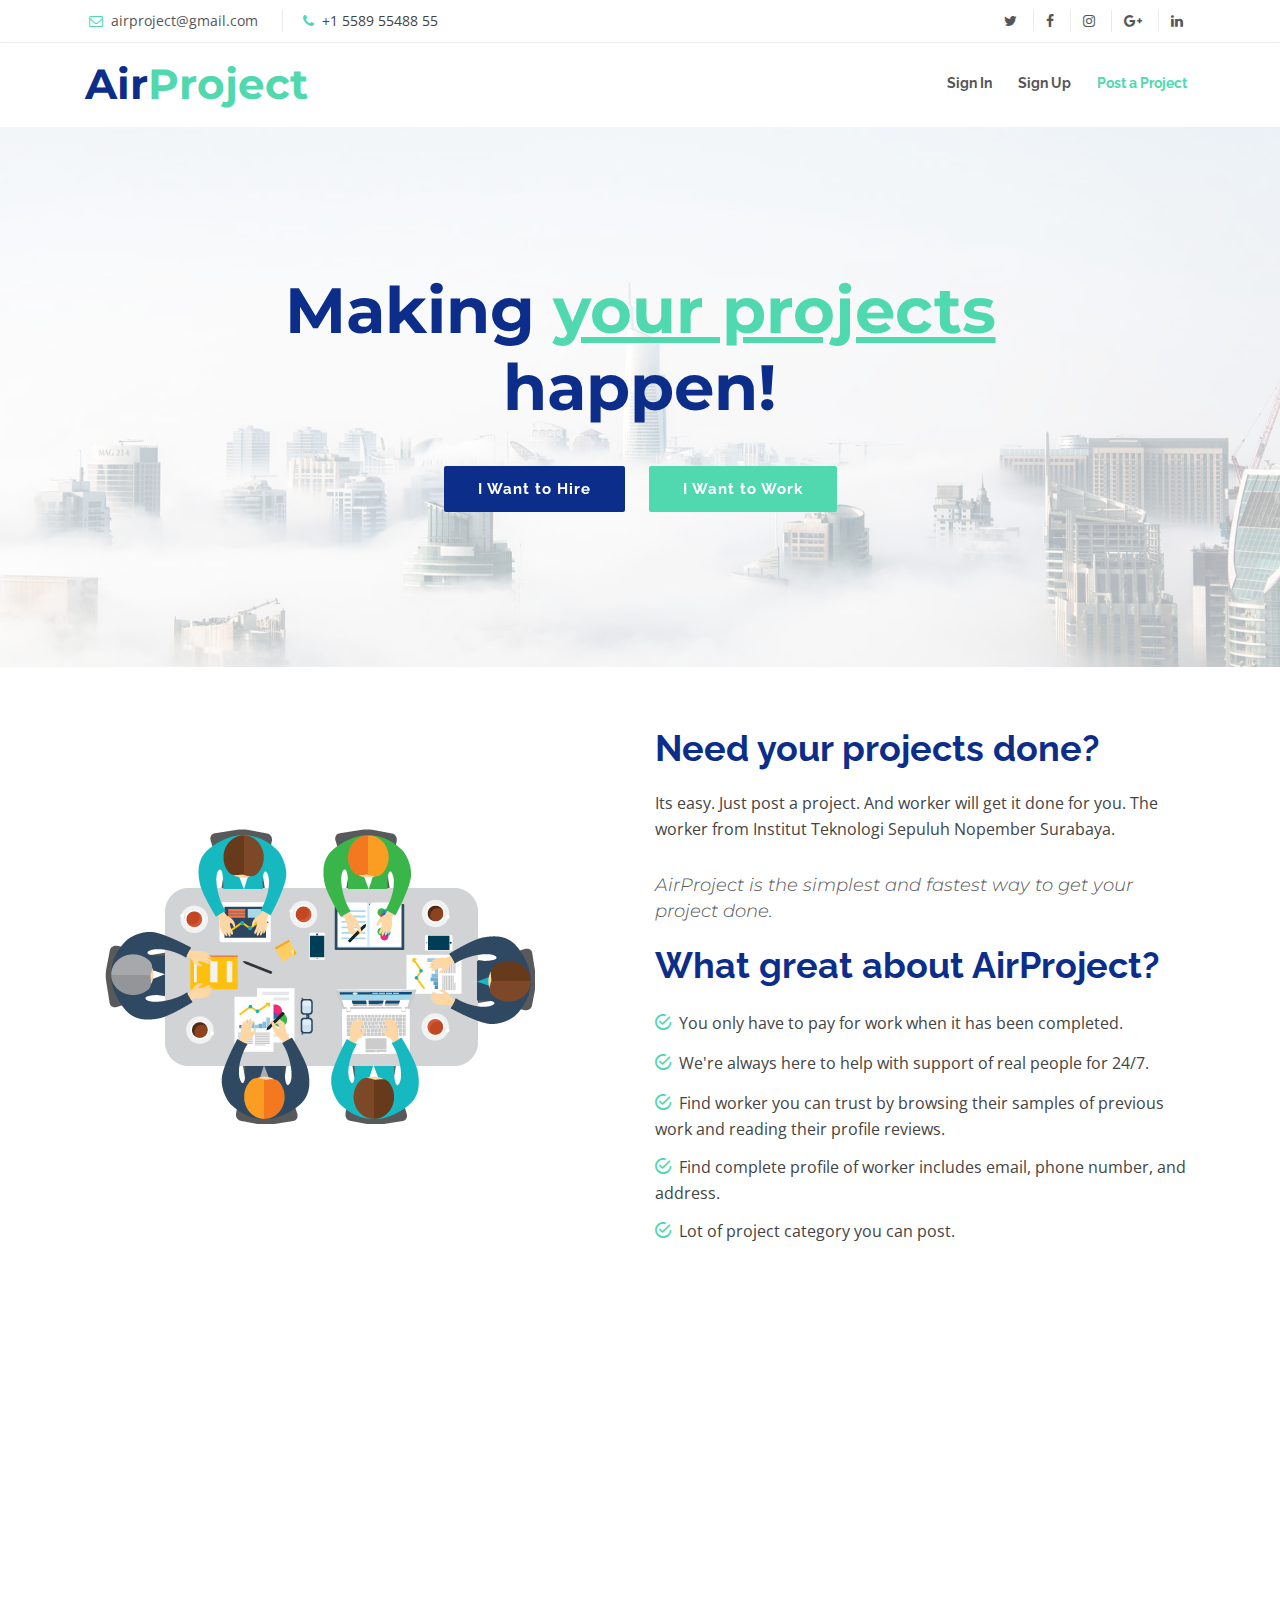
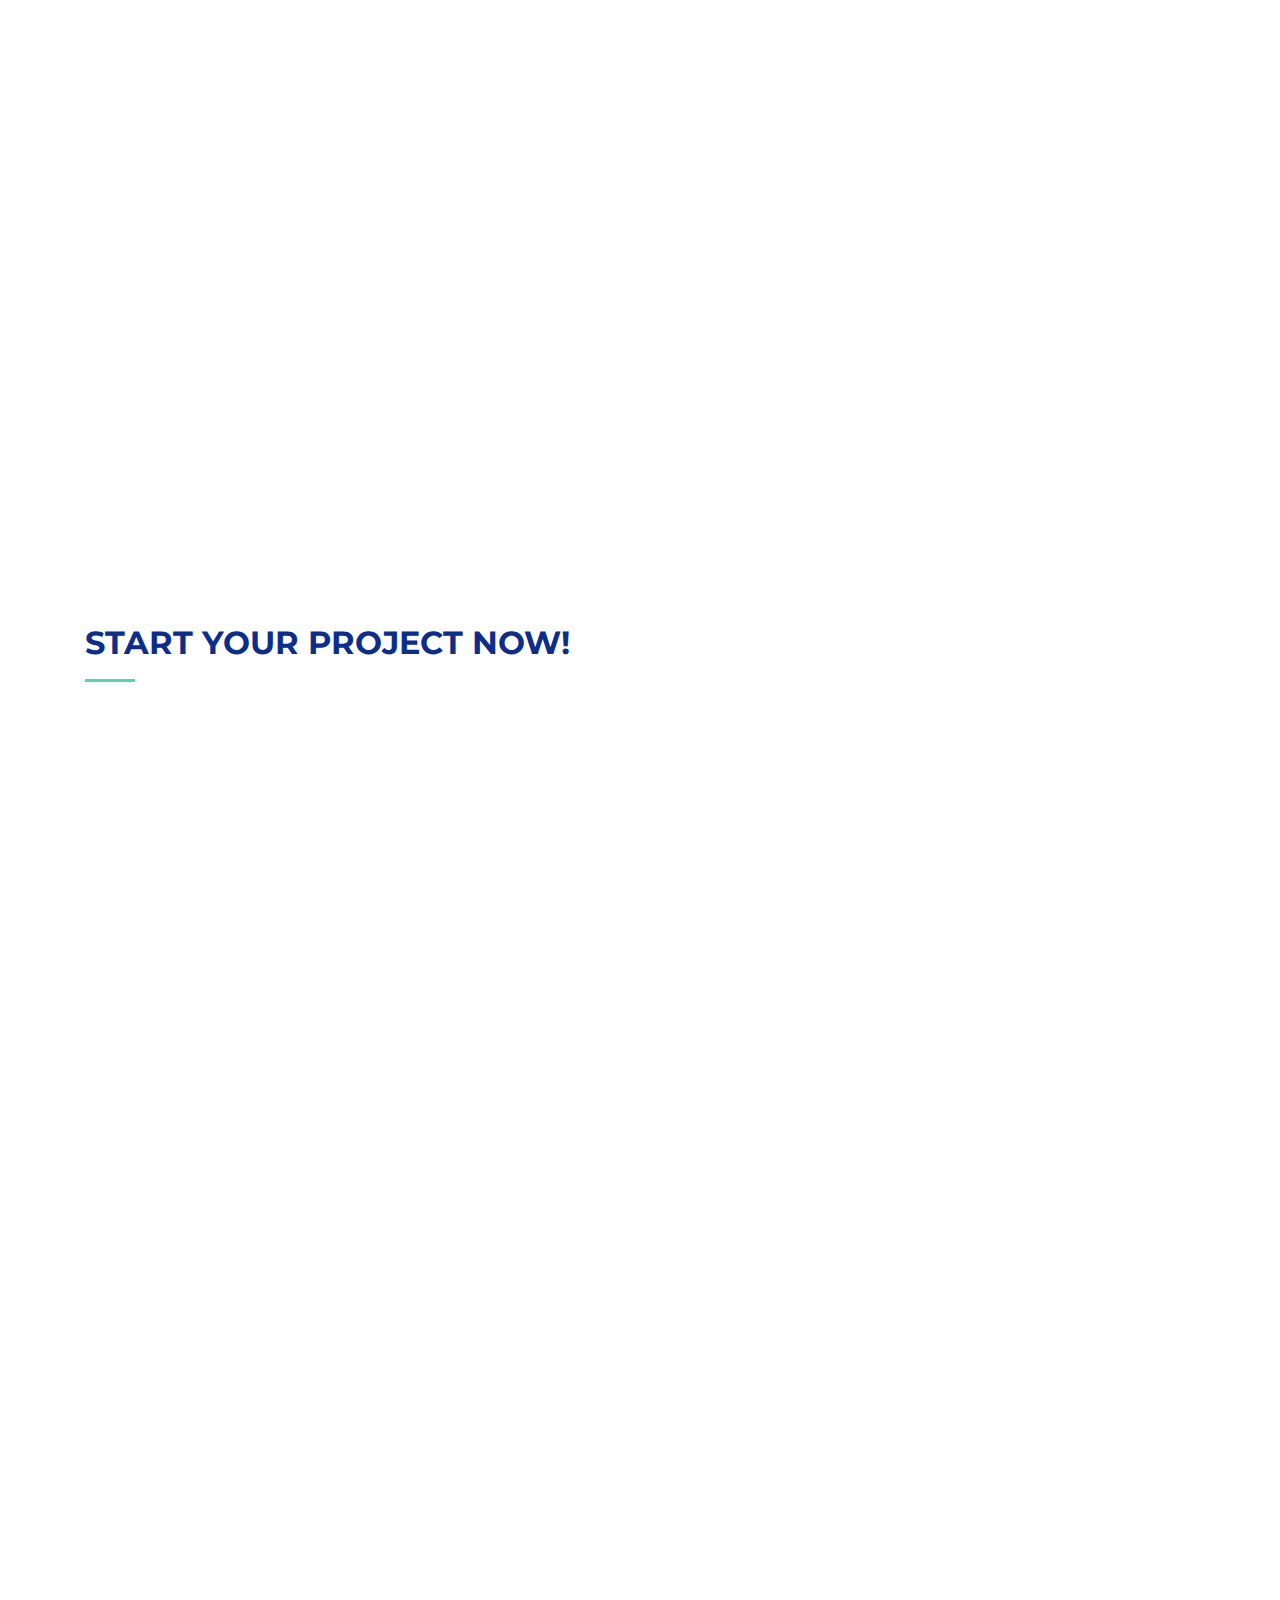
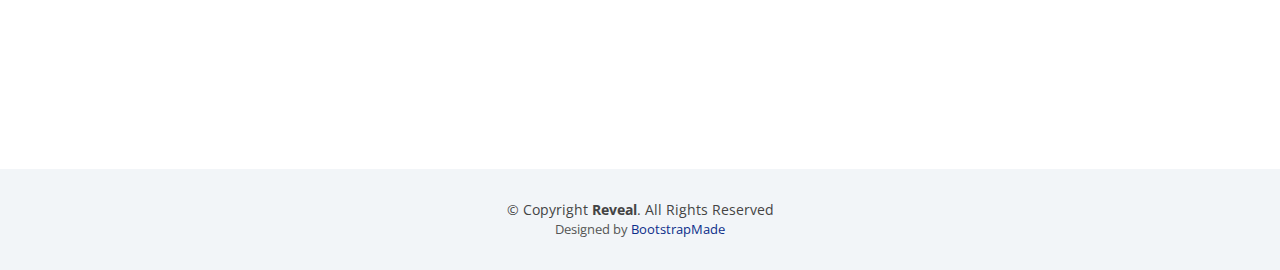
==== commit 30b5b589: "index.html selesai" ====
--- a/AirProject/index.html
+++ b/AirProject/index.html
@@ -44,7 +44,7 @@
   <section id="topbar" class="d-none d-lg-block">
     <div class="container clearfix">
       <div class="contact-info float-left">
-        <i class="fa fa-envelope-o"></i> <a href="mailto:contact@example.com">contact@example.com</a>
+        <i class="fa fa-envelope-o"></i> <a href="mailto:airproject@gmail.com">airproject@gmail.com</a>
         <i class="fa fa-phone"></i> +1 5589 55488 55
       </div>
       <div class="social-links float-right">
@@ -85,7 +85,7 @@
   <section id="intro">
 
     <div class="intro-content">
-      <h2>Making <span>your ideas</span><br>happen!</h2>
+      <h2>Making <span>your projects</span><br>happen!</h2>
       <div>
         <a href="#about" class="btn-get-started scrollto">I Want to Hire</a>
         <a href="#portfolio" class="btn-projects scrollto">I Want to Work</a>
@@ -111,17 +111,20 @@
       <div class="container">
         <div class="row">
           <div class="col-lg-6 about-img">
-            <img src="img/about-img.jpg" alt="">
+            <img src="img/about.jpg" alt="">
           </div>
 
           <div class="col-lg-6 content">
-            <h2>Lorem ipsum dolor sit amet, consectetur adipiscing</h2>
-            <h3>Excepteur sint occaecat cupidatat non proident, sunt in culpa qui officia deserunt mollit anim id est laborum.</h3>
-
+            <h2>Need your projects done?</h2>
+            <p>Its easy. Just post a project. And worker will get it done for you. The worker from Institut Teknologi Sepuluh Nopember Surabaya.</p>
+            <h3>AirProject is the simplest and fastest way to get your project done.</h3>
+            <h2>What great about AirProject?</h2>
             <ul>
-              <li><i class="ion-android-checkmark-circle"></i> Ullamco laboris nisi ut aliquip ex ea commodo consequat.</li>
-              <li><i class="ion-android-checkmark-circle"></i> Duis aute irure dolor in reprehenderit in voluptate velit.</li>
-              <li><i class="ion-android-checkmark-circle"></i> Ullamco laboris nisi ut aliquip ex ea commodo consequat. Duis aute irure dolor in reprehenderit in voluptate trideta storacalaperda mastiro dolore eu fugiat nulla pariatur.</li>
+              <li><i class="ion-android-checkmark-circle"></i> You only have to pay for work when it has been completed.</li>
+              <li><i class="ion-android-checkmark-circle"></i> We're always here to help with support of real people for 24/7.</li>
+              <li><i class="ion-android-checkmark-circle"></i> Find worker you can trust by browsing their samples of previous work and reading their profile reviews.</li>
+              <li><i class="ion-android-checkmark-circle"></i> Find complete profile of worker includes email, phone number, and address.</li>
+              <li><i class="ion-android-checkmark-circle"></i> Lot of project category you can post.</li>
             </ul>
 
           </div>
@@ -129,6 +132,91 @@
 
       </div>
     </section><!-- #about -->
+
+    <!--==========================
+      Our Portfolio Section
+    ============================-->
+    <section id="portfolio" class="wow fadeInUp">
+      <div class="container">
+        <div class="section-header">
+          <h2>Popular Projects</h2>
+          <p>Here are some of our most popular projects.</p>
+        </div>
+      </div>
+
+      <div class="container-fluid">
+        <div class="row no-gutters">
+
+          <div class="col-md-4">
+            <div class="portfolio-item wow fadeInUp">
+              <a href="#">
+                <img src="img/portfolio/project-1.jpg" style="height: 350px" alt="">
+                <div class="portfolio-overlay">
+                  <div class="portfolio-info"><h2 class="wow fadeInUp">Website Design</h2></div>
+                </div>
+              </a>
+            </div>
+          </div>
+
+          <div class="col-md-4">
+            <div class="portfolio-item wow fadeInUp">
+              <a href="#">
+                <img src="img/portfolio/project-2.jpg" style="height: 350px" alt="">
+                <div class="portfolio-overlay">
+                  <div class="portfolio-info"><h2 class="wow fadeInUp">Mobile App</h2></div>
+                </div>
+              </a>
+            </div>
+          </div>
+
+          <div class="col-md-4">
+            <div class="portfolio-item wow fadeInUp">
+              <a href="#">
+                <img src="img/portfolio/project-3.jpg" style="height: 350px" alt="">
+                <div class="portfolio-overlay">
+                  <div class="portfolio-info"><h2 class="wow fadeInUp">Website Development</h2></div>
+                </div>
+              </a>
+            </div>
+          </div>
+
+          <div class="col-md-4">
+            <div class="portfolio-item wow fadeInUp">
+              <a href="#">
+                <img src="img/portfolio/project-4.jpeg" style="height: 350px" alt="">
+                <div class="portfolio-overlay">
+                  <div class="portfolio-info"><h2 class="wow fadeInUp">SEO</h2></div>
+                </div>
+              </a>
+            </div>
+          </div>
+
+          <div class="col-md-4">
+            <div class="portfolio-item wow fadeInUp">
+              <a href="#">
+                <img src="img/portfolio/project-5.jpg" style="height: 350px" alt="">
+                <div class="portfolio-overlay">
+                  <div class="portfolio-info"><h2 class="wow fadeInUp">Logo Design</h2></div>
+                </div>
+              </a>
+            </div>
+          </div>
+
+          <div class="col-md-4">
+            <div class="portfolio-item wow fadeInUp">
+              <a href="#">
+                <img src="img/portfolio/project-6.jpg" style="height: 350px" alt="">
+                <div class="portfolio-overlay">
+                  <div class="portfolio-info"><h2 class="wow fadeInUp">Graphic Design</h2></div>
+                </div>
+              </a>
+            </div>
+          </div>
+
+        </div>
+
+      </div>
+    </section><!-- #portfolio -->
 
     <!--==========================
       Services Section
@@ -136,41 +224,40 @@
     <section id="services">
       <div class="container">
         <div class="section-header">
-          <h2>Services</h2>
-          <p>Sed tamen tempor magna labore dolore dolor sint tempor duis magna elit veniam aliqua esse amet veniam enim export quid quid veniam aliqua eram noster malis nulla duis fugiat culpa esse aute nulla ipsum velit export irure minim illum fore</p>
+          <h2>Start your project now!</h2>
         </div>
 
         <div class="row">
 
           <div class="col-lg-6">
             <div class="box wow fadeInLeft">
-              <div class="icon"><i class="fa fa-bar-chart"></i></div>
-              <h4 class="title"><a href="">Lorem Ipsum</a></h4>
-              <p class="description">Voluptatum deleniti atque corrupti quos dolores et quas molestias excepturi sint occaecati cupiditate non provident etiro rabeta lingo.</p>
+              <div class="icon"><i class="fa fa-desktop"></i></div>
+              <h4 class="title"><a href="">Web Development</a></h4>
+              <p class="description">Start from Rp. 2.000.000</p>
             </div>
           </div>
 
           <div class="col-lg-6">
             <div class="box wow fadeInRight">
-              <div class="icon"><i class="fa fa-picture-o"></i></div>
-              <h4 class="title"><a href="">Dolor Sitema</a></h4>
-              <p class="description">Minim veniam, quis nostrud exercitation ullamco laboris nisi ut aliquip ex ea commodo consequat tarad limino ata nodera clas.</p>
+              <div class="icon"><i class="fa fa-pencil"></i></div>
+              <h4 class="title"><a href="">Graphic Design</a></h4>
+              <p class="description">Start from Rp. 1.000.000</p>
             </div>
           </div>
 
           <div class="col-lg-6">
             <div class="box wow fadeInLeft" data-wow-delay="0.2s">
-              <div class="icon"><i class="fa fa-shopping-bag"></i></div>
-              <h4 class="title"><a href="">Sed ut perspiciatis</a></h4>
-              <p class="description">Duis aute irure dolor in reprehenderit in voluptate velit esse cillum dolore eu fugiat nulla pariatur trinige zareta lobur trade.</p>
+              <div class="icon"><i class="fa fa-code"></i></div>
+              <h4 class="title"><a href="">Dekstop App</a></h4>
+              <p class="description">Start from Rp. 2.500.000</p>
             </div>
           </div>
 
           <div class="col-lg-6">
             <div class="box wow fadeInRight" data-wow-delay="0.2s">
-              <div class="icon"><i class="fa fa-map"></i></div>
-              <h4 class="title"><a href="">Magni Dolores</a></h4>
-              <p class="description">Excepteur sint occaecat cupidatat non proident, sunt in culpa qui officia deserunt mollit anim id est laborum rideta zanox satirente madera</p>
+              <div class="icon"><i class="fa fa-mobile" style=""></i></div>
+              <h4 class="title"><a href="">Mobile App</a></h4>
+              <p class="description">Start from Rp. 2.500.000</p>
             </div>
           </div>
 
@@ -178,303 +265,6 @@
 
       </div>
     </section><!-- #services -->
-
-    <!--==========================
-      Clients Section
-    ============================-->
-    <section id="clients" class="wow fadeInUp">
-      <div class="container">
-        <div class="section-header">
-          <h2>Clients</h2>
-          <p>Sed tamen tempor magna labore dolore dolor sint tempor duis magna elit veniam aliqua esse amet veniam enim export quid quid veniam aliqua eram noster malis nulla duis fugiat culpa esse aute nulla ipsum velit export irure minim illum fore</p>
-        </div>
-
-        <div class="owl-carousel clients-carousel">
-          <img src="img/clients/client-1.png" alt="">
-          <img src="img/clients/client-2.png" alt="">
-          <img src="img/clients/client-3.png" alt="">
-          <img src="img/clients/client-4.png" alt="">
-          <img src="img/clients/client-5.png" alt="">
-          <img src="img/clients/client-6.png" alt="">
-          <img src="img/clients/client-7.png" alt="">
-          <img src="img/clients/client-8.png" alt="">
-        </div>
-
-      </div>
-    </section><!-- #clients -->
-
-    <!--==========================
-      Our Portfolio Section
-    ============================-->
-    <section id="portfolio" class="wow fadeInUp">
-      <div class="container">
-        <div class="section-header">
-          <h2>Our Portfolio</h2>
-          <p>Sed tamen tempor magna labore dolore dolor sint tempor duis magna elit veniam aliqua esse amet veniam enim export quid quid veniam aliqua eram noster malis nulla duis fugiat culpa esse aute nulla ipsum velit export irure minim illum fore</p>
-        </div>
-      </div>
-
-      <div class="container-fluid">
-        <div class="row no-gutters">
-
-          <div class="col-lg-3 col-md-4">
-            <div class="portfolio-item wow fadeInUp">
-              <a href="img/portfolio/1.jpg" class="portfolio-popup">
-                <img src="img/portfolio/1.jpg" alt="">
-                <div class="portfolio-overlay">
-                  <div class="portfolio-info"><h2 class="wow fadeInUp">Portfolio Item 1</h2></div>
-                </div>
-              </a>
-            </div>
-          </div>
-
-          <div class="col-lg-3 col-md-4">
-            <div class="portfolio-item wow fadeInUp">
-              <a href="img/portfolio/2.jpg" class="portfolio-popup">
-                <img src="img/portfolio/2.jpg" alt="">
-                <div class="portfolio-overlay">
-                  <div class="portfolio-info"><h2 class="wow fadeInUp">Portfolio Item 2</h2></div>
-                </div>
-              </a>
-            </div>
-          </div>
-
-          <div class="col-lg-3 col-md-4">
-            <div class="portfolio-item wow fadeInUp">
-              <a href="img/portfolio/3.jpg" class="portfolio-popup">
-                <img src="img/portfolio/3.jpg" alt="">
-                <div class="portfolio-overlay">
-                  <div class="portfolio-info"><h2 class="wow fadeInUp">Portfolio Item 3</h2></div>
-                </div>
-              </a>
-            </div>
-          </div>
-
-          <div class="col-lg-3 col-md-4">
-            <div class="portfolio-item wow fadeInUp">
-              <a href="img/portfolio/4.jpg" class="portfolio-popup">
-                <img src="img/portfolio/4.jpg" alt="">
-                <div class="portfolio-overlay">
-                  <div class="portfolio-info"><h2 class="wow fadeInUp">Portfolio Item 4</h2></div>
-                </div>
-              </a>
-            </div>
-          </div>
-
-          <div class="col-lg-3 col-md-4">
-            <div class="portfolio-item wow fadeInUp">
-              <a href="img/portfolio/5.jpg" class="portfolio-popup">
-                <img src="img/portfolio/5.jpg" alt="">
-                <div class="portfolio-overlay">
-                  <div class="portfolio-info"><h2 class="wow fadeInUp">Portfolio Item 5</h2></div>
-                </div>
-              </a>
-            </div>
-          </div>
-
-          <div class="col-lg-3 col-md-4">
-            <div class="portfolio-item wow fadeInUp">
-              <a href="img/portfolio/6.jpg" class="portfolio-popup">
-                <img src="img/portfolio/6.jpg" alt="">
-                <div class="portfolio-overlay">
-                  <div class="portfolio-info"><h2 class="wow fadeInUp">Portfolio Item 6</h2></div>
-                </div>
-              </a>
-            </div>
-          </div>
-
-          <div class="col-lg-3 col-md-4">
-            <div class="portfolio-item wow fadeInUp">
-              <a href="img/portfolio/7.jpg" class="portfolio-popup">
-                <img src="img/portfolio/7.jpg" alt="">
-                <div class="portfolio-overlay">
-                  <div class="portfolio-info"><h2 class="wow fadeInUp">Portfolio Item 7</h2></div>
-                </div>
-              </a>
-            </div>
-          </div>
-
-          <div class="col-lg-3 col-md-4">
-            <div class="portfolio-item wow fadeInUp">
-              <a href="img/portfolio/8.jpg" class="portfolio-popup">
-                <img src="img/portfolio/8.jpg" alt="">
-                <div class="portfolio-overlay">
-                  <div class="portfolio-info"><h2 class="wow fadeInUp">Portfolio Item 8</h2></div>
-                </div>
-              </a>
-            </div>
-          </div>
-
-        </div>
-
-      </div>
-    </section><!-- #portfolio -->
-
-    <!--==========================
-      Testimonials Section
-    ============================-->
-    <section id="testimonials" class="wow fadeInUp">
-      <div class="container">
-        <div class="section-header">
-          <h2>Testimonials</h2>
-          <p>Sed tamen tempor magna labore dolore dolor sint tempor duis magna elit veniam aliqua esse amet veniam enim export quid quid veniam aliqua eram noster malis nulla duis fugiat culpa esse aute nulla ipsum velit export irure minim illum fore</p>
-        </div>
-        <div class="owl-carousel testimonials-carousel">
-
-            <div class="testimonial-item">
-              <p>
-                <img src="img/quote-sign-left.png" class="quote-sign-left" alt="">
-                Proin iaculis purus consequat sem cure digni ssim donec porttitora entum suscipit rhoncus. Accusantium quam, ultricies eget id, aliquam eget nibh et. Maecen aliquam, risus at semper.
-                <img src="img/quote-sign-right.png" class="quote-sign-right" alt="">
-              </p>
-              <img src="img/testimonial-1.jpg" class="testimonial-img" alt="">
-              <h3>Saul Goodman</h3>
-              <h4>Ceo &amp; Founder</h4>
-            </div>
-
-            <div class="testimonial-item">
-              <p>
-                <img src="img/quote-sign-left.png" class="quote-sign-left" alt="">
-                Export tempor illum tamen malis malis eram quae irure esse labore quem cillum quid cillum eram malis quorum velit fore eram velit sunt aliqua noster fugiat irure amet legam anim culpa.
-                <img src="img/quote-sign-right.png" class="quote-sign-right" alt="">
-              </p>
-              <img src="img/testimonial-2.jpg" class="testimonial-img" alt="">
-              <h3>Sara Wilsson</h3>
-              <h4>Designer</h4>
-            </div>
-
-            <div class="testimonial-item">
-              <p>
-                <img src="img/quote-sign-left.png" class="quote-sign-left" alt="">
-                Enim nisi quem export duis labore cillum quae magna enim sint quorum nulla quem veniam duis minim tempor labore quem eram duis noster aute amet eram fore quis sint minim.
-                <img src="img/quote-sign-right.png" class="quote-sign-right" alt="">
-              </p>
-              <img src="img/testimonial-3.jpg" class="testimonial-img" alt="">
-              <h3>Jena Karlis</h3>
-              <h4>Store Owner</h4>
-            </div>
-
-            <div class="testimonial-item">
-              <p>
-                <img src="img/quote-sign-left.png" class="quote-sign-left" alt="">
-                Fugiat enim eram quae cillum dolore dolor amet nulla culpa multos export minim fugiat minim velit minim dolor enim duis veniam ipsum anim magna sunt elit fore quem dolore labore illum veniam.
-                <img src="img/quote-sign-right.png" class="quote-sign-right" alt="">
-              </p>
-              <img src="img/testimonial-4.jpg" class="testimonial-img" alt="">
-              <h3>Matt Brandon</h3>
-              <h4>Freelancer</h4>
-            </div>
-
-            <div class="testimonial-item">
-              <p>
-                <img src="img/quote-sign-left.png" class="quote-sign-left" alt="">
-                Quis quorum aliqua sint quem legam fore sunt eram irure aliqua veniam tempor noster veniam enim culpa labore duis sunt culpa nulla illum cillum fugiat legam esse veniam culpa fore nisi cillum quid.
-                <img src="img/quote-sign-right.png" class="quote-sign-right" alt="">
-              </p>
-              <img src="img/testimonial-5.jpg" class="testimonial-img" alt="">
-              <h3>John Larson</h3>
-              <h4>Entrepreneur</h4>
-            </div>
-
-        </div>
-
-      </div>
-    </section><!-- #testimonials -->
-
-    <!--==========================
-      Call To Action Section
-    ============================-->
-    <section id="call-to-action" class="wow fadeInUp">
-      <div class="container">
-        <div class="row">
-          <div class="col-lg-9 text-center text-lg-left">
-            <h3 class="cta-title">Call To Action</h3>
-            <p class="cta-text"> Duis aute irure dolor in reprehenderit in voluptate velit esse cillum dolore eu fugiat nulla pariatur. Excepteur sint occaecat cupidatat non proident, sunt in culpa qui officia deserunt mollit anim id est laborum.</p>
-          </div>
-          <div class="col-lg-3 cta-btn-container text-center">
-            <a class="cta-btn align-middle" href="#">Call To Action</a>
-          </div>
-        </div>
-
-      </div>
-    </section><!-- #call-to-action -->
-
-    <!--==========================
-      Our Team Section
-    ============================-->
-    <section id="team" class="wow fadeInUp">
-      <div class="container">
-        <div class="section-header">
-          <h2>Our Team</h2>
-        </div>
-        <div class="row">
-          <div class="col-lg-3 col-md-6">
-            <div class="member">
-              <div class="pic"><img src="img/team-1.jpg" alt=""></div>
-              <div class="details">
-                <h4>Walter White</h4>
-                <span>Chief Executive Officer</span>
-                <div class="social">
-                  <a href=""><i class="fa fa-twitter"></i></a>
-                  <a href=""><i class="fa fa-facebook"></i></a>
-                  <a href=""><i class="fa fa-google-plus"></i></a>
-                  <a href=""><i class="fa fa-linkedin"></i></a>
-                </div>
-              </div>
-            </div>
-          </div>
-
-          <div class="col-lg-3 col-md-6">
-            <div class="member">
-              <div class="pic"><img src="img/team-2.jpg" alt=""></div>
-              <div class="details">
-                <h4>Sarah Jhinson</h4>
-                <span>Product Manager</span>
-                <div class="social">
-                  <a href=""><i class="fa fa-twitter"></i></a>
-                  <a href=""><i class="fa fa-facebook"></i></a>
-                  <a href=""><i class="fa fa-google-plus"></i></a>
-                  <a href=""><i class="fa fa-linkedin"></i></a>
-                </div>
-              </div>
-            </div>
-          </div>
-
-          <div class="col-lg-3 col-md-6">
-            <div class="member">
-              <div class="pic"><img src="img/team-3.jpg" alt=""></div>
-              <div class="details">
-                <h4>William Anderson</h4>
-                <span>CTO</span>
-                <div class="social">
-                  <a href=""><i class="fa fa-twitter"></i></a>
-                  <a href=""><i class="fa fa-facebook"></i></a>
-                  <a href=""><i class="fa fa-google-plus"></i></a>
-                  <a href=""><i class="fa fa-linkedin"></i></a>
-                </div>
-              </div>
-            </div>
-          </div>
-
-          <div class="col-lg-3 col-md-6">
-            <div class="member">
-              <div class="pic"><img src="img/team-4.jpg" alt=""></div>
-              <div class="details">
-                <h4>Amanda Jepson</h4>
-                <span>Accountant</span>
-                <div class="social">
-                  <a href=""><i class="fa fa-twitter"></i></a>
-                  <a href=""><i class="fa fa-facebook"></i></a>
-                  <a href=""><i class="fa fa-google-plus"></i></a>
-                  <a href=""><i class="fa fa-linkedin"></i></a>
-                </div>
-              </div>
-            </div>
-          </div>
-        </div>
-
-      </div>
-    </section><!-- #team -->
 
     <!--==========================
       Contact Section
@@ -483,7 +273,6 @@
       <div class="container">
         <div class="section-header">
           <h2>Contact Us</h2>
-          <p>Sed tamen tempor magna labore dolore dolor sint tempor duis magna elit veniam aliqua esse amet veniam enim export quid quid veniam aliqua eram noster malis nulla duis fugiat culpa esse aute nulla ipsum velit export irure minim illum fore</p>
         </div>
 
         <div class="row contact-info">
@@ -492,7 +281,7 @@
             <div class="contact-address">
               <i class="ion-ios-location-outline"></i>
               <h3>Address</h3>
-              <address>A108 Adam Street, NY 535022, USA</address>
+              <address>Keputih, Sukolilo, Surabaya, Indonesia</address>
             </div>
           </div>
 
@@ -508,7 +297,7 @@
             <div class="contact-email">
               <i class="ion-ios-email-outline"></i>
               <h3>Email</h3>
-              <p><a href="mailto:info@example.com">info@example.com</a></p>
+              <p><a href="mailto:info@example.com">airproject@gmail.com</a></p>
             </div>
           </div>
 
--- a/AirProject/css/style.css
+++ b/AirProject/css/style.css
@@ -1081,3 +1081,15 @@
 #footer .credits a {
   color: #0c2e8a;
 }
+
+
+.svt {
+  color: black;
+  font-size: 18px;
+  opacity: 0.6;
+  transition: 0.3s;
+}
+
+.svt:hover {
+  color: #80edad;
+  opacity: 5}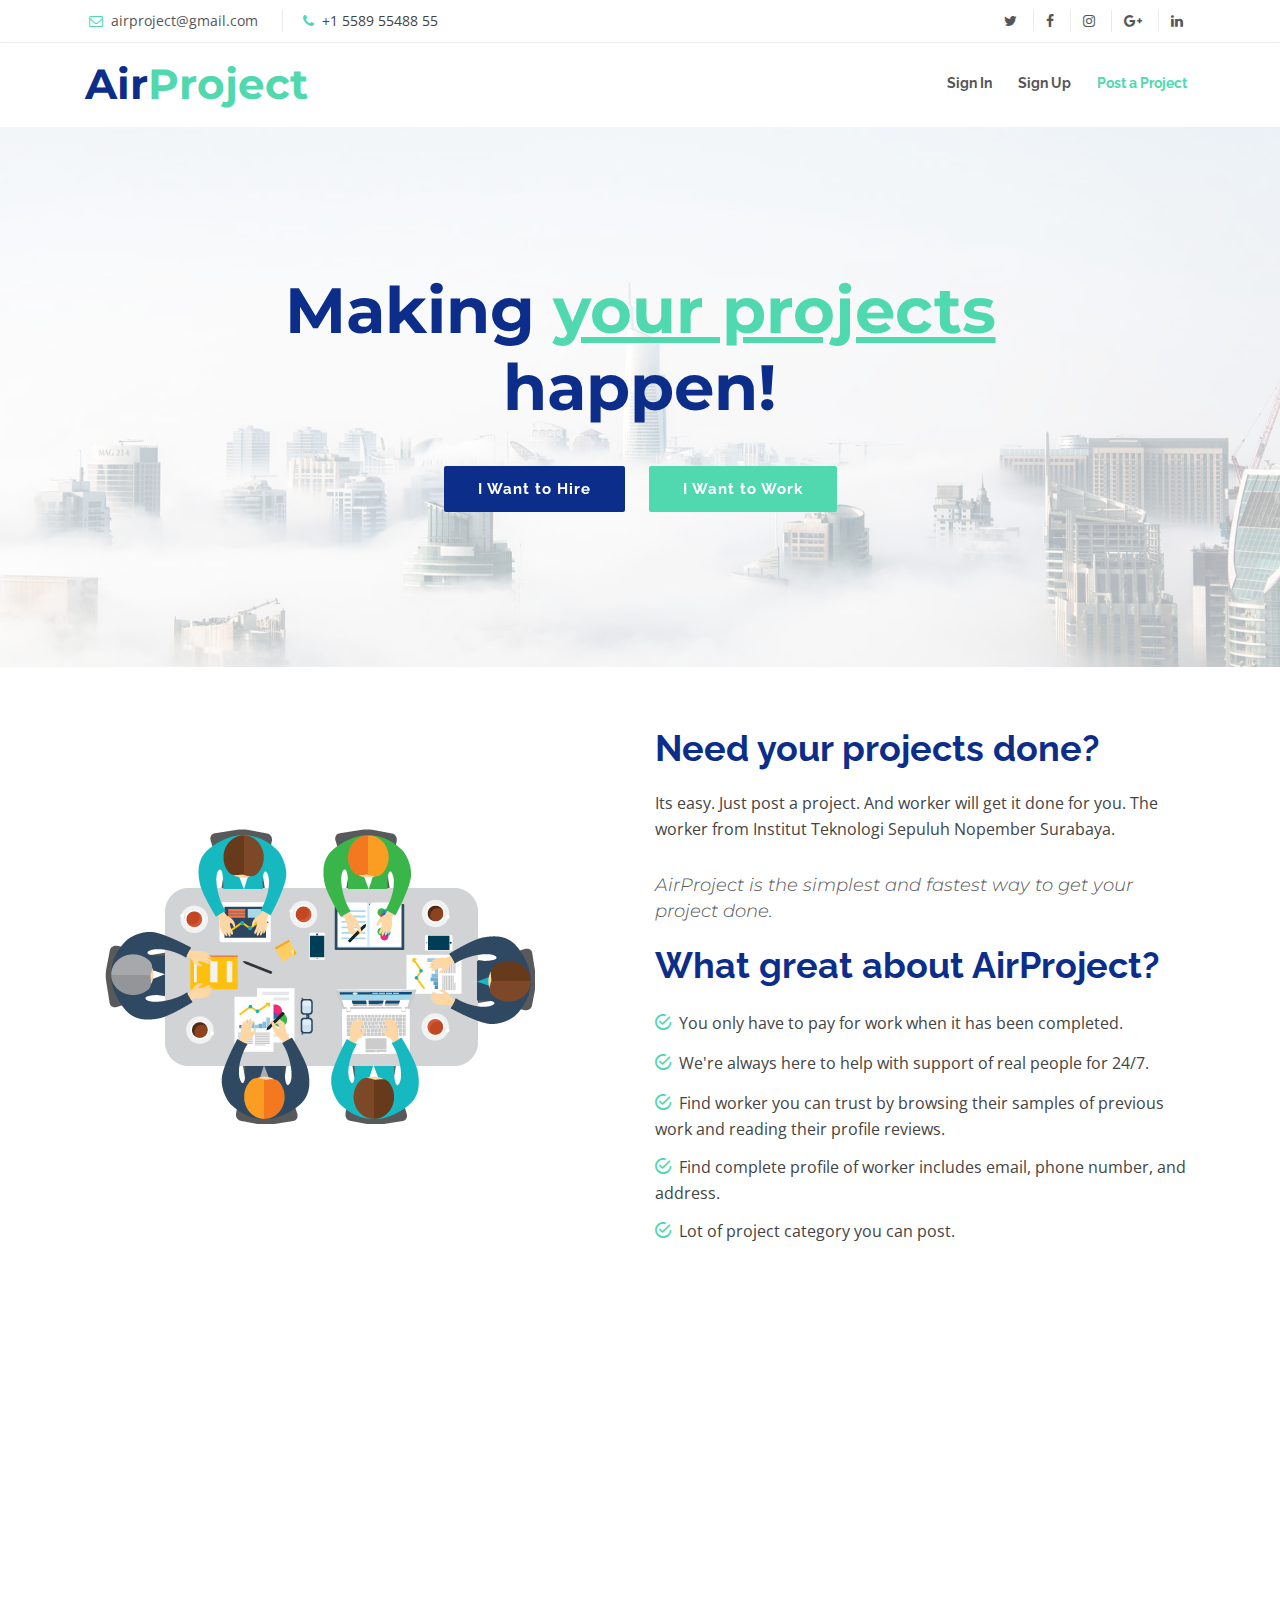
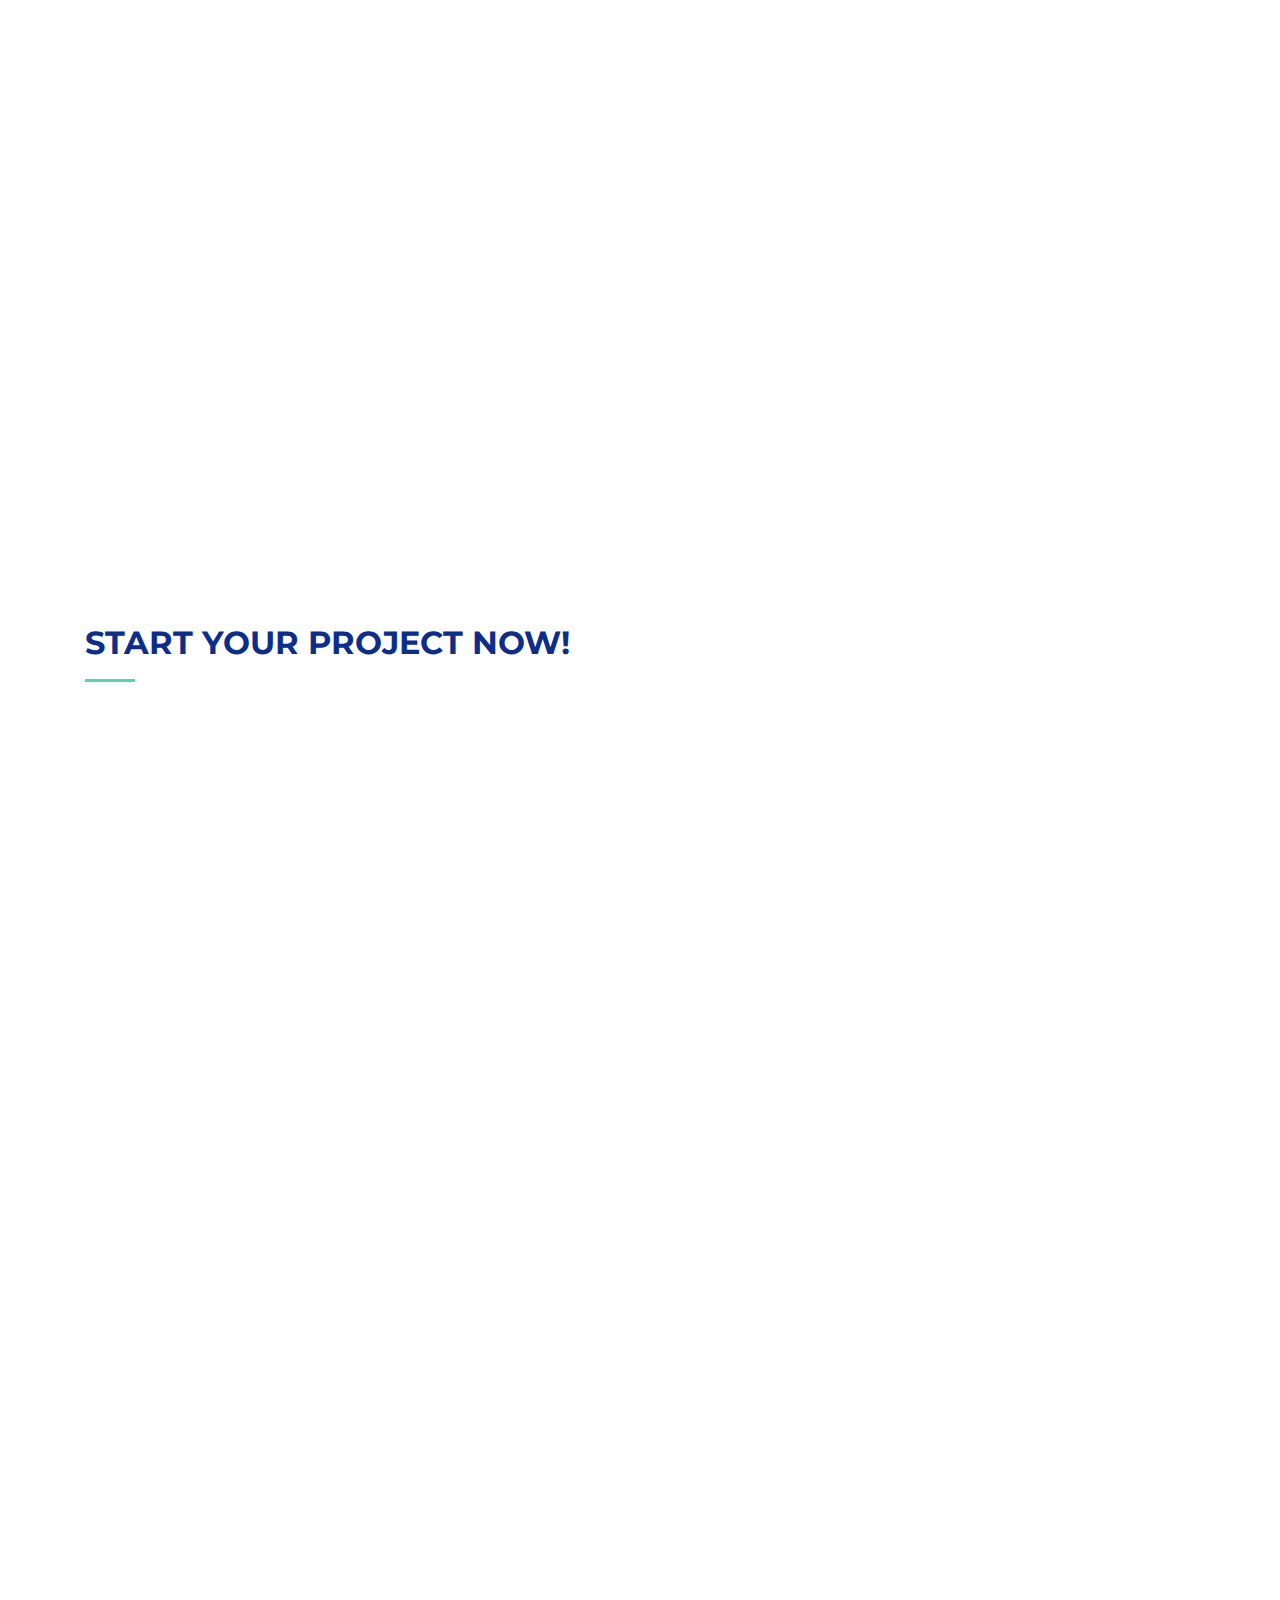
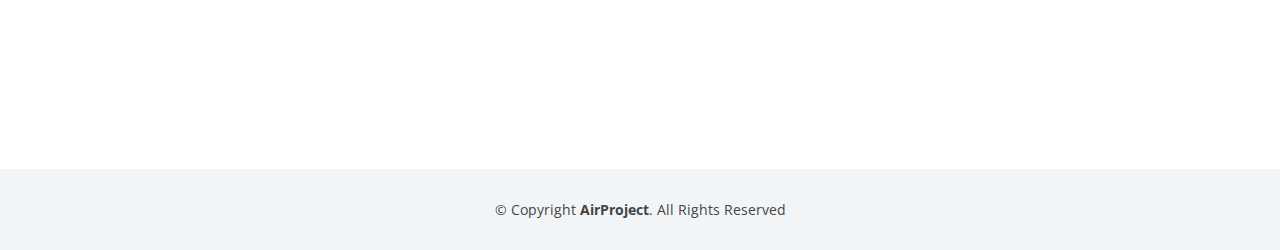
==== commit 9ff0421f: "sign in sign up index fix" ====
--- a/AirProject/index.html
+++ b/AirProject/index.html
@@ -2,7 +2,7 @@
 <html lang="en">
 <head>
   <meta charset="utf-8">
-  <title>Reveal Bootstrap Template</title>
+  <title>AirProject</title>
   <meta content="width=device-width, initial-scale=1.0" name="viewport">
   <meta content="" name="keywords">
   <meta content="" name="description">
@@ -347,7 +347,7 @@
   <footer id="footer">
     <div class="container">
       <div class="copyright">
-        &copy; Copyright <strong>Reveal</strong>. All Rights Reserved
+        &copy; Copyright <strong>AirProject</strong>. All Rights Reserved
       </div>
       <div class="credits">
         <!--
@@ -356,7 +356,7 @@
           Licensing information: https://bootstrapmade.com/license/
           Purchase the pro version with working PHP/AJAX contact form: https://bootstrapmade.com/buy/?theme=Reveal
         -->
-        Designed by <a href="https://bootstrapmade.com/">BootstrapMade</a>
+        <!--Designed by <a href="https://bootstrapmade.com/">BootstrapMade</a>-->
       </div>
     </div>
   </footer><!-- #footer -->
